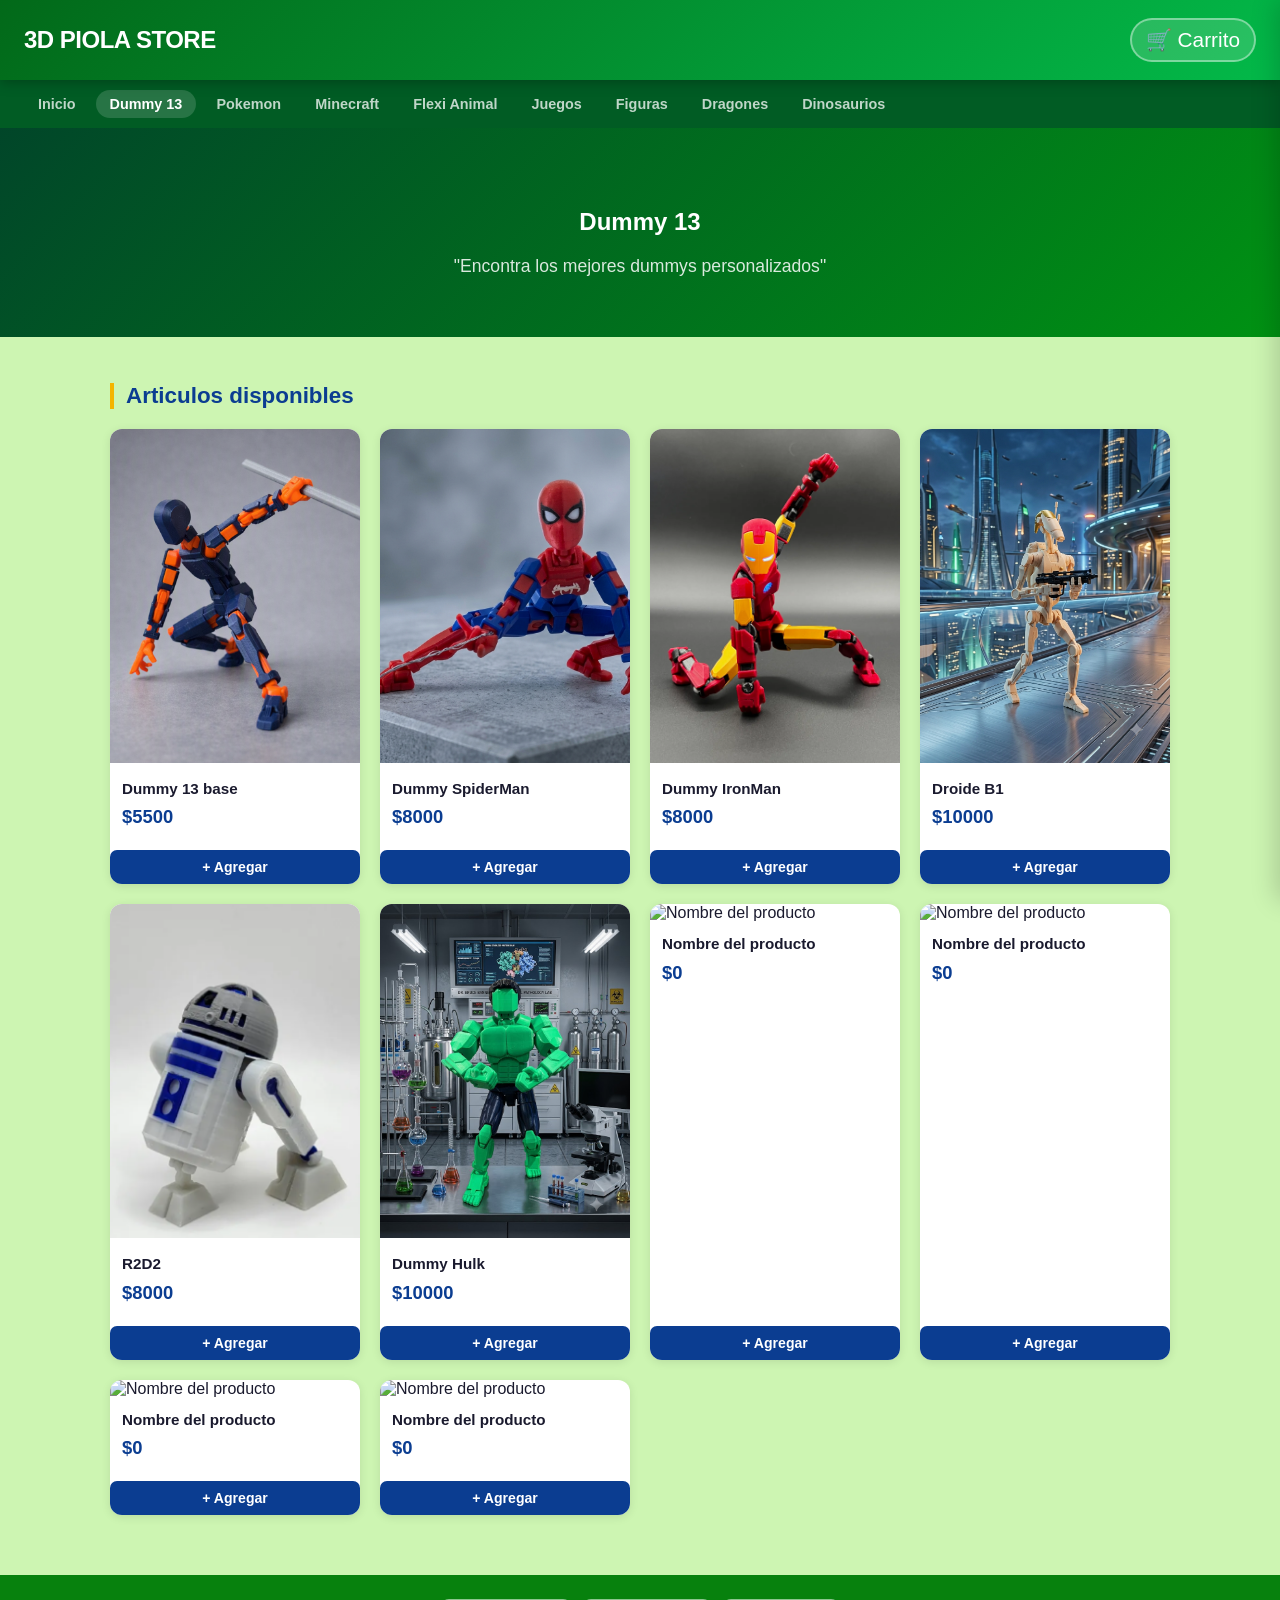
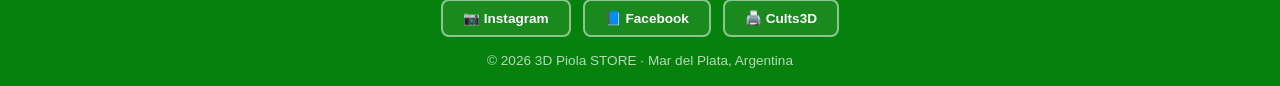
==== dummy13/index.html @ 114febc9 "hulk agregado" ====
<!DOCTYPE html>
<html lang="es">
<head>
<meta charset="UTF-8">
<meta name="viewport" content="width=device-width, initial-scale=1.0">
<title>Dummy 13 — 3D Piola STORE</title>
<link rel="stylesheet" href="../styles.css">
</head>
<body>

<header>
  <a class="brand" href="../index.html"><span>3D PIOLA STORE</span></a>
    <button id="cart-btn" onclick="toggleCart()">
    🛒 Carrito
    <span id="cart-count">0</span>
  </button>
</header>

<nav>
  <a href="../index.html">Inicio</a>
  <a href="../dummy13/index.html" class="active">Dummy 13</a>
  <a href="../pokemon/index.html">Pokemon</a>
  <a href="../minecraft/index.html">Minecraft</a>
  <a href="../flexianimal/index.html">Flexi Animal</a>
  <a href="../juegos/index.html">Juegos</a>
  <a href="../figuras/index.html">Figuras</a>
  <a href="../dragones/index.html">Dragones</a>
  <a href="../dinosaurios/index.html">Dinosaurios</a>
</nav>

<div id="cart-panel">
  <h2>🛒 Mi Carrito <button onclick="toggleCart()">✕</button></h2>
  <ul id="cart-items"></ul>
  <div class="cart-footer">
    <div class="cart-total-row"><span>Total</span><span>$<span id="cart-total">0</span></span></div>
    <button class="btn-wa" onclick="buildWhatsAppMsg()">💬 Pedir por WhatsApp</button>
    <button class="btn-clear" onclick="clearCart()">🗑 Vaciar carrito</button>
  </div>
</div>

<section class="hero">
  <h1>Dummy 13</h1>
  <p>"Encontra los mejores dummys personalizados"</p>
</section>

<div class="container">
  <h2>Articulos disponibles</h2>

  <!--
    ══════════════════════════════════════════════════════════════
    CÓMO CARGAR PRODUCTOS
    Duplicá uno de los bloques <div class="card">...</div> de abajo
    por cada producto y completá:
      - src de la imagen (img): el archivo debe estar en ESTA MISMA
        carpeta (junto a este index.html), ej: "foto1.jpg"
      - alt de la imagen
      - nombre en <h3>
      - precio en data-precio y en el texto $
      - los datos del onclick="verProducto(...)":
          verProducto('Nombre del producto', precio, 'archivo_imagen.jpg',
                       'Característica 1|Característica 2|Característica 3',
                       'CAT_SLUG', 'CAT_NOMBRE')
        (el nombre de archivo debe ser el MISMO que pusiste en src del img,
         y las características van separadas por "|")
      - los 3 parámetros de addCart('nombre', precio, 'archivo_imagen.jpg')
        (botón "+ Agregar" para sumarlo al carrito directo desde el listado)
    ══════════════════════════════════════════════════════════════
  -->
  <div class="products">

      <!--                DUMMY BASE                          -->

    <div class="card">
      <a class="card-link" onclick="verProducto('Dummy 13 base',5500,'dummy13clasico.jpg','Medida : 13cm|Material : Petg + Pla|','dummy13','Dummy 13')">
        <!-- Reemplazá el src de la imagen y completá nombre / precio -->
        <img src="dummy13clasico.jpg" alt="Dummy 13 base">
        <div class="card-body">
          <h3>Dummy 13 base</h3>
          <p class="price" data-precio="5500">$5500</p>
        </div>
      </a>
      <button class="add-btn" onclick="addCart('Dummy 13 base',5500,'dummy13clasico.jpg')">+ Agregar</button>
    </div>

      <!--                DUMMY SPIDERMAN                          -->
    <div class="card">
      <a class="card-link" onclick="verProducto('Dummy SpiderMan',8000,'dummySpiderMan.jpg','Medida : 13cm|Característica 2|Característica 3','dummy13','Dummy 13')">
        <!-- Reemplazá el src de la imagen y completá nombre / precio -->
        <img src="dummySpiderMan.jpg" alt="Dummy SpiderMan">
        <div class="card-body">
          <h3>Dummy SpiderMan</h3>
          <p class="price" data-precio="8000">$8000</p>
        </div>
      </a>
      <button class="add-btn" onclick="addCart('Dummy SpiderMan',8000,'dummySpiderMan.jpg')">+ Agregar</button>
    </div>

      <!--                DUMMY IRONMAN                          -->


    <div class="card">
      <a class="card-link" onclick="verProducto('Dummy IronMan',8000,'dummyIronMan.jpg','Medida : 13cm|Característica 2|Característica 3','dummy13','Dummy 13')">
        <!-- Reemplazá el src de la imagen y completá nombre / precio -->
        <img src="dummyIronMan.jpg" alt="Dummy IronMan">
        <div class="card-body">
          <h3>Dummy IronMan</h3>
          <p class="price" data-precio="8000">$8000</p>
        </div>
      </a>
      <button class="add-btn" onclick="addCart('Dummy IronMan',8000,'dummyIronMan.jpg')">+ Agregar</button>
    </div>

      <!--                DUMMY DROIDE B1                          -->

    <div class="card">
      <a class="card-link" onclick="verProducto('Droide B1',10000,'dummyDroideB1.jpg','Medida : 13cm|Característica 2|Característica 3','dummy13','Dummy 13')">
        <!-- Reemplazá el src de la imagen y completá nombre / precio -->
        <img src="dummyDroideB1.jpg" alt="Droide B1">
        <div class="card-body">
          <h3>Droide B1</h3>
          <p class="price" data-precio="10000">$10000</p>
        </div>
      </a>
      <button class="add-btn" onclick="addCart('Droide B1',10000,'dummyDroideB1.jpg')">+ Agregar</button>
    </div>


      <!--                DUMMY R2D2                          -->

      <div class="card">
          <a class="card-link" onclick="verProducto('R2D2',8000,'r2d2.jpg','Característica 1|Característica 2|Característica 3','dummy13','Dummy 13')">
              <!-- Reemplazá el src de la imagen y completá nombre / precio -->
              <img src="r2d2.jpg" alt="R2D2">
              <div class="card-body">
                  <h3>R2D2</h3>
                  <p class="price" data-precio="8000">$8000</p>
              </div>
          </a>
          <button class="add-btn" onclick="addCart('R2D2',8000,'r2d2.jpg')">+ Agregar</button>
      </div>

      <!--                DUMMY HULK                          -->

      <div class="card">
          <a class="card-link" onclick="verProducto('Dummy Hulk',10000,'hulk.jpg','Característica 1|Característica 2|Característica 3','dummy13','Dummy 13')">
              <!-- Reemplazá el src de la imagen y completá nombre / precio -->
              <img src="hulk.jpg" alt="Dummy Hulk">
              <div class="card-body">
                  <h3>Dummy Hulk</h3>
                  <p class="price" data-precio="10000">$10000</p>
              </div>
          </a>
          <button class="add-btn" onclick="addCart('Dummy Hulk',10000,'hulk.jpg')">+ Agregar</button>
      </div>

      <!--                DUMMY xxxxxxxxxxx                          -->
      <div class="card">
          <a class="card-link" onclick="verProducto('Nombre del producto',0,'','Característica 1|Característica 2|Característica 3','dummy13','Dummy 13')">
              <!-- Reemplazá el src de la imagen y completá nombre / precio -->
              <img src="" alt="Nombre del producto">
              <div class="card-body">
                  <h3>Nombre del producto</h3>
                  <p class="price" data-precio="0">$0</p>
              </div>
          </a>
          <button class="add-btn" onclick="addCart('Nombre del producto',0,'')">+ Agregar</button>
      </div>

      <div class="card">
          <a class="card-link" onclick="verProducto('Nombre del producto',0,'','Característica 1|Característica 2|Característica 3','dummy13','Dummy 13')">
              <!-- Reemplazá el src de la imagen y completá nombre / precio -->
              <img src="" alt="Nombre del producto">
              <div class="card-body">
                  <h3>Nombre del producto</h3>
                  <p class="price" data-precio="0">$0</p>
              </div>
          </a>
          <button class="add-btn" onclick="addCart('Nombre del producto',0,'')">+ Agregar</button>
      </div>

      <div class="card">
          <a class="card-link" onclick="verProducto('Nombre del producto',0,'','Característica 1|Característica 2|Característica 3','dummy13','Dummy 13')">
              <!-- Reemplazá el src de la imagen y completá nombre / precio -->
              <img src="" alt="Nombre del producto">
              <div class="card-body">
                  <h3>Nombre del producto</h3>
                  <p class="price" data-precio="0">$0</p>
              </div>
          </a>
          <button class="add-btn" onclick="addCart('Nombre del producto',0,'')">+ Agregar</button>
      </div>

      <div class="card">
          <a class="card-link" onclick="verProducto('Nombre del producto',0,'','Característica 1|Característica 2|Característica 3','dummy13','Dummy 13')">
              <!-- Reemplazá el src de la imagen y completá nombre / precio -->
              <img src="" alt="Nombre del producto">
              <div class="card-body">
                  <h3>Nombre del producto</h3>
                  <p class="price" data-precio="0">$0</p>
              </div>
          </a>
          <button class="add-btn" onclick="addCart('Nombre del producto',0,'')">+ Agregar</button>
      </div>

  </div>
</div>

<footer>
  <div class="social-links">
    <!-- Reemplazá cada href="#" por el link real de tu página/perfil -->
    <a class="btn-social" href="#" target="_blank" rel="noopener">📷 Instagram</a>
    <a class="btn-social" href="#" target="_blank" rel="noopener">📘 Facebook</a>
    <a class="btn-social" href="#" target="_blank" rel="noopener">🖨️ Cults3D</a>
  </div>
  <p class="footer-copy">© 2026 3D Piola STORE · Mar del Plata, Argentina</p>
</footer>
<script src="../cart.js"></script>
</body>
</html>
---- styles.css ----
/* ─── RESET & BASE ──────────────────────────────────────────────────────────── */
*, *::before, *::after { box-sizing: border-box; }

body {
  margin: 0;
  font-family: 'Segoe UI', Arial, sans-serif;
  background: #b3f18aa6;
  color: #1a1a2e;
}

/* ─── HEADER ────────────────────────────────────────────────────────────────── */
header {
  background: linear-gradient(135deg, #026919 0%, #03b949 100%);
  color: #fff;
  padding: 18px 24px;
  display: flex;
  align-items: center;
  justify-content: space-between;
  position: sticky;
  top: 0;
  z-index: 100;
  box-shadow: 0 3px 12px rgba(0,0,0,.25);
}

header .brand {
  
  display: flex;
  font-size: 1.5rem;
  font-weight: 800;
  letter-spacing: -.5px;
  text-decoration: none;
  color: #fff;
  align-items: center;
}

.brand {
  display: flex;
  align-items: center;
}

.logo {
  height: 100%;       /* ocupa la altura del header */
  max-height: 50px;   /* límite para que no se desborde */
  min-width: 600px;        /* mantiene proporción */
  margin-right: 0px;
  display: flex;
}

/* ─── CART BUTTON (header) ──────────────────────────────────────────────────── */
#cart-btn {
  position: relative;
  background: rgba(255,255,255,.15);
  border: 2px solid rgba(255,255,255,.4);
  color: #fff;
  font-size: 1.3rem;
  padding: 8px 14px;
  border-radius: 50px;
  cursor: pointer;
  transition: background .2s;
}
#cart-btn:hover { background: rgba(255,255,255,.25); }

#cart-count {
  position: absolute;
  top: -6px; right: -8px;
  background: #f4b400;
  color: #000;
  font-size: .7rem;
  font-weight: 800;
  width: 20px; height: 20px;
  border-radius: 50%;
  display: none;
  align-items: center;
  justify-content: center;
}

/* ─── NAV ───────────────────────────────────────────────────────────────────── */
nav {
  background: #015c24;
  padding: 10px 24px;
  display: flex;
  gap: 6px;
  flex-wrap: wrap;
}
nav a {
  color: rgba(255,255,255,.75);
  text-decoration: none;
  padding: 6px 14px;
  border-radius: 20px;
  font-size: .9rem;
  font-weight: 600;
  transition: background .15s, color .15s;
}
nav a:hover, nav a.active {
  background: rgba(255,255,255,.15);
  color: #fff;
}

/* ─── CART PANEL ────────────────────────────────────────────────────────────── */
#cart-panel {
  position: fixed;
  right: 0; top: 0;
  width: 320px;
  height: 100vh;
  background: #fff;
  box-shadow: -4px 0 24px rgba(0,0,0,.18);
  z-index: 200;
  display: flex;
  flex-direction: column;
  transform: translateX(100%);
  transition: transform .3s ease;
}
#cart-panel.open { transform: translateX(0); }

#cart-panel h2 {
  margin: 0;
  padding: 20px;
  background: #0b3d91;
  color: #fff;
  font-size: 1.1rem;
  display: flex;
  justify-content: space-between;
  align-items: center;
}
#cart-panel h2 button {
  background: none;
  border: none;
  color: #fff;
  font-size: 1.3rem;
  cursor: pointer;
  padding: 0;
  line-height: 1;
}

#cart-items {
  list-style: none;
  margin: 0;
  padding: 12px;
  flex: 1;
  overflow-y: auto;
}

#cart-items li {
  display: flex;
  align-items: center;
  gap: 8px;
  padding: 10px 0;
  border-bottom: 1px solid #eee;
  font-size: .88rem;
}
#cart-items .item-name { flex: 1; font-weight: 600; color: #0b3d91; }
#cart-items .item-detail { color: #555; white-space: nowrap; }
#cart-items .remove-btn {
  background: none; border: none;
  color: #c0392b; cursor: pointer;
  font-size: .85rem; padding: 2px 6px;
  border-radius: 4px;
}
#cart-items .remove-btn:hover { background: #fdecea; }
#cart-items .empty-msg { color: #999; text-align: center; padding: 24px 0; width: 100%; }

.cart-footer {
  padding: 16px;
  border-top: 2px solid #eee;
}
.cart-total-row {
  display: flex;
  justify-content: space-between;
  font-weight: 700;
  font-size: 1.05rem;
  margin-bottom: 12px;
}
.cart-total-row span:last-child { color: #0b3d91; }

.cart-footer .btn-wa {
  display: block;
  width: 100%;
  background: #25D366;
  color: #fff;
  border: none;
  padding: 12px;
  border-radius: 8px;
  font-size: .95rem;
  font-weight: 700;
  cursor: pointer;
  margin-bottom: 8px;
  text-align: center;
}
.cart-footer .btn-wa:hover { background: #1da851; }

.cart-footer .btn-clear {
  display: block;
  width: 100%;
  background: none;
  color: #c0392b;
  border: 2px solid #c0392b;
  padding: 10px;
  border-radius: 8px;
  font-size: .88rem;
  font-weight: 700;
  cursor: pointer;
}
.cart-footer .btn-clear:hover { background: #fdecea; }

.hero {
  background: linear-gradient(135deg, #014629, #009213);
  color: #fff;
  text-align: center;
  padding: 60px 24px;
}

.hero p {
  font-size: 1.1rem;
  opacity: .85;
  margin: 0;
}

.logo {
  min-width: 200px;
  max-width: 100%;
  min-height: 200px ;
  max-height: 100%;   /* ocupa todo el ancho disponible */
  height: auto;      /* mantiene proporción */
  margin: 0 auto 20px;
  display: flex; 
  width: auto;   /* centra la imagen */
}

@media (max-width: 768px) {
  .logo {
    max-width: 200px;
  }
}

@media (max-width: 480px) {
  .logo {
    max-width: 150px;
  }
}

/* ─── MAIN CONTAINER ────────────────────────────────────────────────────────── */
.container {
  max-width: 1100px;
  margin: 0 auto;
  padding: 28px 20px 60px;
}
.container h2 {
  font-size: 1.4rem;
  color: #0b3d91;
  margin-bottom: 20px;
  border-left: 4px solid #f4b400;
  padding-left: 12px;
}

/* ─── PRODUCT GRID ──────────────────────────────────────────────────────────── */
.products {
  display: grid;
  grid-template-columns: repeat(auto-fill, minmax(200px, 1fr));
  gap: 20px;
}

.card {
  background: #fff;
  border-radius: 12px;
  overflow: hidden;
  box-shadow: 0 2px 10px rgba(0,0,0,.1);
  display: flex;
  flex-direction: column;
  transition: transform .2s, box-shadow .2s;
}
.card:hover { transform: translateY(-4px); box-shadow: 0 8px 24px rgba(0,0,0,.14); }

.card img {
  width: 100%;
  aspect-ratio: 3/4;
  object-fit: cover;
}
.card-body {
  padding: 12px;
  flex: 1;
  display: flex;
  flex-direction: column;
}
.card-body h3 {
  margin: 0 0 8px;
  font-size: .95rem;
  color: #1a1a2e;
  line-height: 1.3;
}
.price {
  font-size: 1.15rem;
  font-weight: 800;
  color: #0b3d91;
  margin: 0 0 10px;
}
.add-btn {
  margin-top: auto;
  background: #0b3d91;
  color: #fff;
  border: none;
  padding: 9px;
  border-radius: 7px;
  cursor: pointer;
  font-weight: 700;
  font-size: .88rem;
  transition: background .15s;
}
.add-btn:hover { background: #1d5ed8; }
.add-btn:active { transform: scale(.97); }

/* ─── TEAM GRID (index) ─────────────────────────────────────────────────────── */
.teams {
  display: grid;
  grid-template-columns: repeat(auto-fill, minmax(220px, 1fr));
  gap: 20px;
}
.team-card {
  background: #fff;
  border-radius: 12px;
  overflow: hidden;
  box-shadow: 0 2px 10px rgba(0,0,0,.1);
  text-align: center;
  transition: transform .2s;
}
.team-card:hover { transform: translateY(-4px); }
.team-card img { width: 100%; aspect-ratio: 1; object-fit: cover; }
.team-card-body { padding: 14px; }
.team-card-body h3 { margin: 0 0 6px; color: #0b3d91; font-size: 1rem; }
.team-card-body p  { margin: 0 0 12px; font-size: .85rem; color: #666; }
.btn-team {
  display: inline-block;
  background: #f4b400;
  color: #fff;
  padding: 9px 18px;
  border-radius: 8px;
  text-decoration: none;
  font-weight: 700;
  font-size: .88rem;
  transition: opacity .15s;
}
.btn-team:hover { opacity: .88; }

/* ─── LINKS CLICKEABLES EN CARDS ─────────────────────────────────────────────── */
.card-link-img {
  display: block;
  line-height: 0;
}
.card-link {
  display: block;
  color: inherit;
  text-decoration: none;
  cursor: pointer;
}
.card-link:hover h3 { color: #0b3d91; }

/* ─── PÁGINA DE DETALLE DE PRODUCTO ─────────────────────────────────────────── */
.product-detail {
  display: grid;
  grid-template-columns: minmax(260px, 420px) 1fr;
  gap: 32px;
  background: #fff;
  border-radius: 12px;
  box-shadow: 0 2px 10px rgba(0,0,0,.1);
  padding: 24px;
}
.product-detail-img img {
  width: 100%;
  border-radius: 10px;
  object-fit: cover;
  aspect-ratio: 1;
  background: #f2f2f2;
}
.product-detail-info h2 {
  margin: 0 0 10px;
  color: #0b3d91;
  font-size: 1.6rem;
}
.product-detail-info .price {
  font-size: 1.5rem;
}
.product-detail-info h4 {
  margin: 0 0 8px;
  color: #1a1a2e;
  font-size: 1rem;
}
.feature-list {
  list-style: none;
  margin: 0 0 22px;
  padding: 0;
}
.feature-list li {
  padding: 8px 0 8px 26px;
  border-bottom: 1px solid #eee;
  position: relative;
  color: #444;
  font-size: .92rem;
}
.feature-list li::before {
  content: '✔';
  position: absolute;
  left: 0;
  color: #03b949;
  font-weight: 700;
}
.product-detail-info .add-btn {
  width: 100%;
  padding: 14px;
  font-size: 1rem;
}
.volver-bar {
  max-width: 1100px;
  margin: 0 auto;
  padding: 18px 20px 0;
  text-align: right;
}
.btn-volver {
  display: inline-block;
  background: #fff;
  color: #0b3d91;
  border: 2px solid #0b3d91;
  padding: 9px 20px;
  border-radius: 8px;
  text-decoration: none;
  font-weight: 700;
  font-size: .9rem;
  transition: background .15s, color .15s;
}
.btn-volver:hover { background: #0b3d91; color: #fff; }

@media (max-width: 480px) {
  .volver-bar { text-align: center; }
}

@media (max-width: 700px) {
  .product-detail { grid-template-columns: 1fr; }
}

/* ─── TOAST ─────────────────────────────────────────────────────────────────── */
#toast {
  position: fixed;
  bottom: 80px; left: 50%;
  transform: translateX(-50%) translateY(20px);
  background: #0b3d91;
  color: #fff;
  padding: 10px 22px;
  border-radius: 50px;
  font-size: .88rem;
  font-weight: 600;
  opacity: 0;
  pointer-events: none;
  transition: opacity .25s, transform .25s;
  z-index: 999;
}
#toast.show { opacity: 1; transform: translateX(-50%) translateY(0); }

/* ─── FOOTER ────────────────────────────────────────────────────────────────── */
footer {
  background: #07810d;
  color: rgba(255,255,255,.7);
  text-align: center;
  padding: 24px 18px 18px;
  font-size: .85rem;
}

.social-links {
  display: flex;
  justify-content: center;
  flex-wrap: wrap;
  gap: 12px;
  margin-bottom: 16px;
}
.btn-social {
  display: inline-block;
  background: rgba(255,255,255,.08);
  color: #fff;
  border: 2px solid rgba(255,255,255,.5);
  padding: 9px 20px;
  border-radius: 8px;
  text-decoration: none;
  font-weight: 700;
  font-size: .85rem;
  transition: background .15s, border-color .15s;
}
.btn-social:hover {
  background: rgba(255,255,255,.2);
  border-color: #fff;
}

.footer-copy { margin: 0; }

/* ─── RESPONSIVE ────────────────────────────────────────────────────────────── */
@media (max-width: 480px) {
  .hero h1 { font-size: 1.7rem; }
  #cart-panel { width: 100vw; }
}
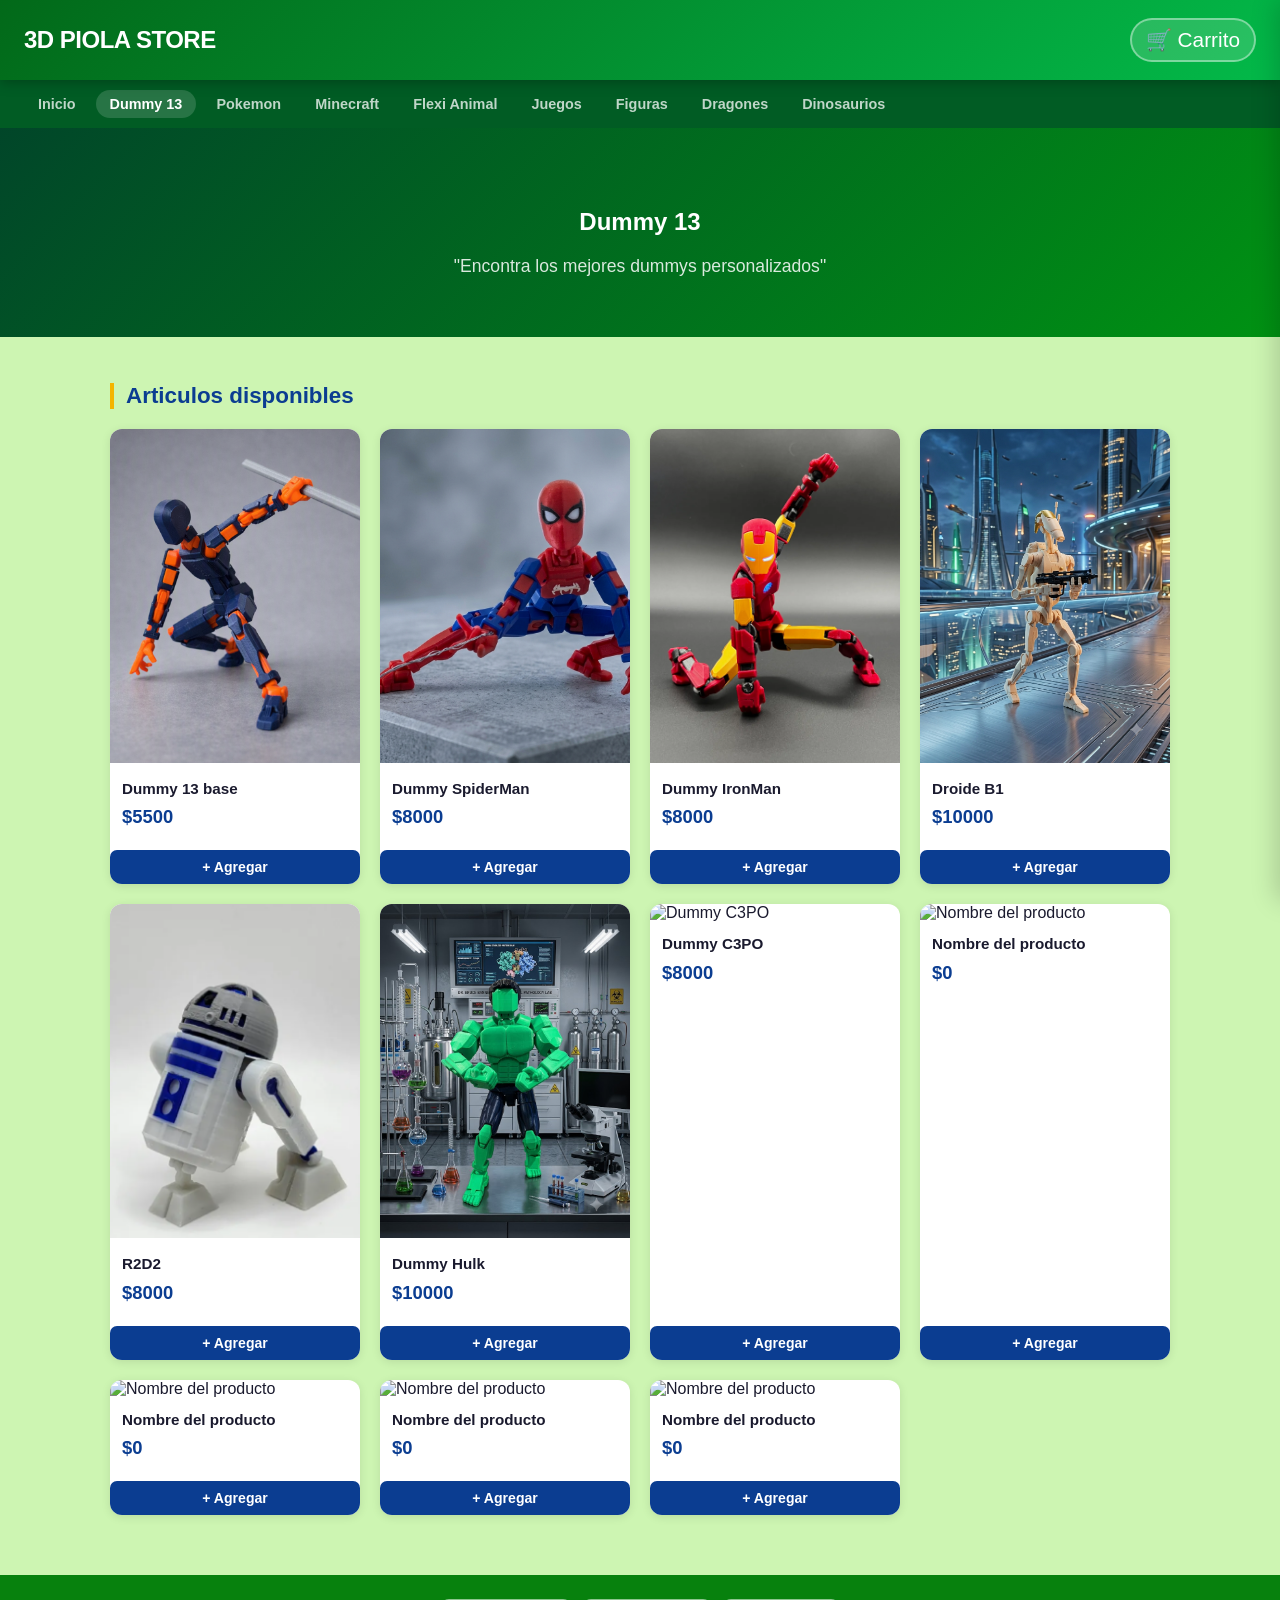
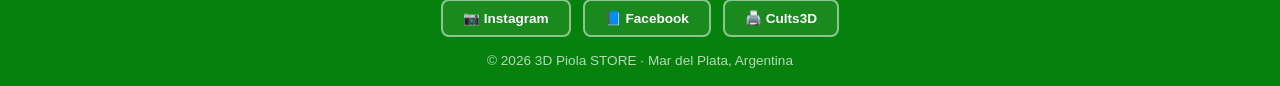
==== commit bb2acf95: "ordenamiento de codigo separe por comentarios cada cuadro para que sea de rapida lecutura" ====
--- a/dummy13/index.html
+++ b/dummy13/index.html
@@ -153,42 +153,61 @@
           <button class="add-btn" onclick="addCart('Dummy Hulk',10000,'hulk.jpg')">+ Agregar</button>
       </div>
 
-      <!--                DUMMY xxxxxxxxxxx                          -->
-      <div class="card">
-          <a class="card-link" onclick="verProducto('Nombre del producto',0,'','Característica 1|Característica 2|Característica 3','dummy13','Dummy 13')">
-              <!-- Reemplazá el src de la imagen y completá nombre / precio -->
-              <img src="" alt="Nombre del producto">
-              <div class="card-body">
-                  <h3>Nombre del producto</h3>
-                  <p class="price" data-precio="0">$0</p>
-              </div>
-          </a>
-          <button class="add-btn" onclick="addCart('Nombre del producto',0,'')">+ Agregar</button>
-      </div>
-
-      <div class="card">
-          <a class="card-link" onclick="verProducto('Nombre del producto',0,'','Característica 1|Característica 2|Característica 3','dummy13','Dummy 13')">
-              <!-- Reemplazá el src de la imagen y completá nombre / precio -->
-              <img src="" alt="Nombre del producto">
-              <div class="card-body">
-                  <h3>Nombre del producto</h3>
-                  <p class="price" data-precio="0">$0</p>
-              </div>
-          </a>
-          <button class="add-btn" onclick="addCart('Nombre del producto',0,'')">+ Agregar</button>
-      </div>
-
-      <div class="card">
-          <a class="card-link" onclick="verProducto('Nombre del producto',0,'','Característica 1|Característica 2|Característica 3','dummy13','Dummy 13')">
-              <!-- Reemplazá el src de la imagen y completá nombre / precio -->
-              <img src="" alt="Nombre del producto">
-              <div class="card-body">
-                  <h3>Nombre del producto</h3>
-                  <p class="price" data-precio="0">$0</p>
-              </div>
-          </a>
-          <button class="add-btn" onclick="addCart('Nombre del producto',0,'')">+ Agregar</button>
-      </div>
+      <!--                DUMMY C3PO                         -->
+      <div class="card">
+          <a class="card-link" onclick="verProducto('Dummy C3PO',8000,'c3po.jpg','Característica 1|Característica 2|Característica 3','dummy13','Dummy 13')">
+              <!-- Reemplazá el src de la imagen y completá nombre / precio -->
+              <img src="c3po.jpg" alt="Dummy C3PO">
+              <div class="card-body">
+                  <h3>Dummy C3PO</h3>
+                  <p class="price" data-precio="8000">$8000</p>
+              </div>
+          </a>
+          <button class="add-btn" onclick="addCart('Dummy C3PO',8000,'c3po.jpg')">+ Agregar</button>
+      </div>
+
+      <!--                DUMMY xxxxxxx                         -->
+      <div class="card">
+          <a class="card-link" onclick="verProducto('Nombre del producto',0,'','Característica 1|Característica 2|Característica 3','dummy13','Dummy 13')">
+              <!-- Reemplazá el src de la imagen y completá nombre / precio -->
+              <img src="" alt="Nombre del producto">
+              <div class="card-body">
+                  <h3>Nombre del producto</h3>
+                  <p class="price" data-precio="0">$0</p>
+              </div>
+          </a>
+          <button class="add-btn" onclick="addCart('Nombre del producto',0,'')">+ Agregar</button>
+      </div>
+
+      <!--                DUMMY xxxx                       -->
+
+      <div class="card">
+          <a class="card-link" onclick="verProducto('Nombre del producto',0,'','Característica 1|Característica 2|Característica 3','dummy13','Dummy 13')">
+              <!-- Reemplazá el src de la imagen y completá nombre / precio -->
+              <img src="" alt="Nombre del producto">
+              <div class="card-body">
+                  <h3>Nombre del producto</h3>
+                  <p class="price" data-precio="0">$0</p>
+              </div>
+          </a>
+          <button class="add-btn" onclick="addCart('Nombre del producto',0,'')">+ Agregar</button>
+      </div>
+
+      <!--                DUMMY xxxx                       -->
+
+      <div class="card">
+          <a class="card-link" onclick="verProducto('Nombre del producto',0,'','Característica 1|Característica 2|Característica 3','dummy13','Dummy 13')">
+              <!-- Reemplazá el src de la imagen y completá nombre / precio -->
+              <img src="" alt="Nombre del producto">
+              <div class="card-body">
+                  <h3>Nombre del producto</h3>
+                  <p class="price" data-precio="0">$0</p>
+              </div>
+          </a>
+          <button class="add-btn" onclick="addCart('Nombre del producto',0,'')">+ Agregar</button>
+      </div>
+
+      <!--                DUMMY xxxx                       -->
 
       <div class="card">
           <a class="card-link" onclick="verProducto('Nombre del producto',0,'','Característica 1|Característica 2|Característica 3','dummy13','Dummy 13')">
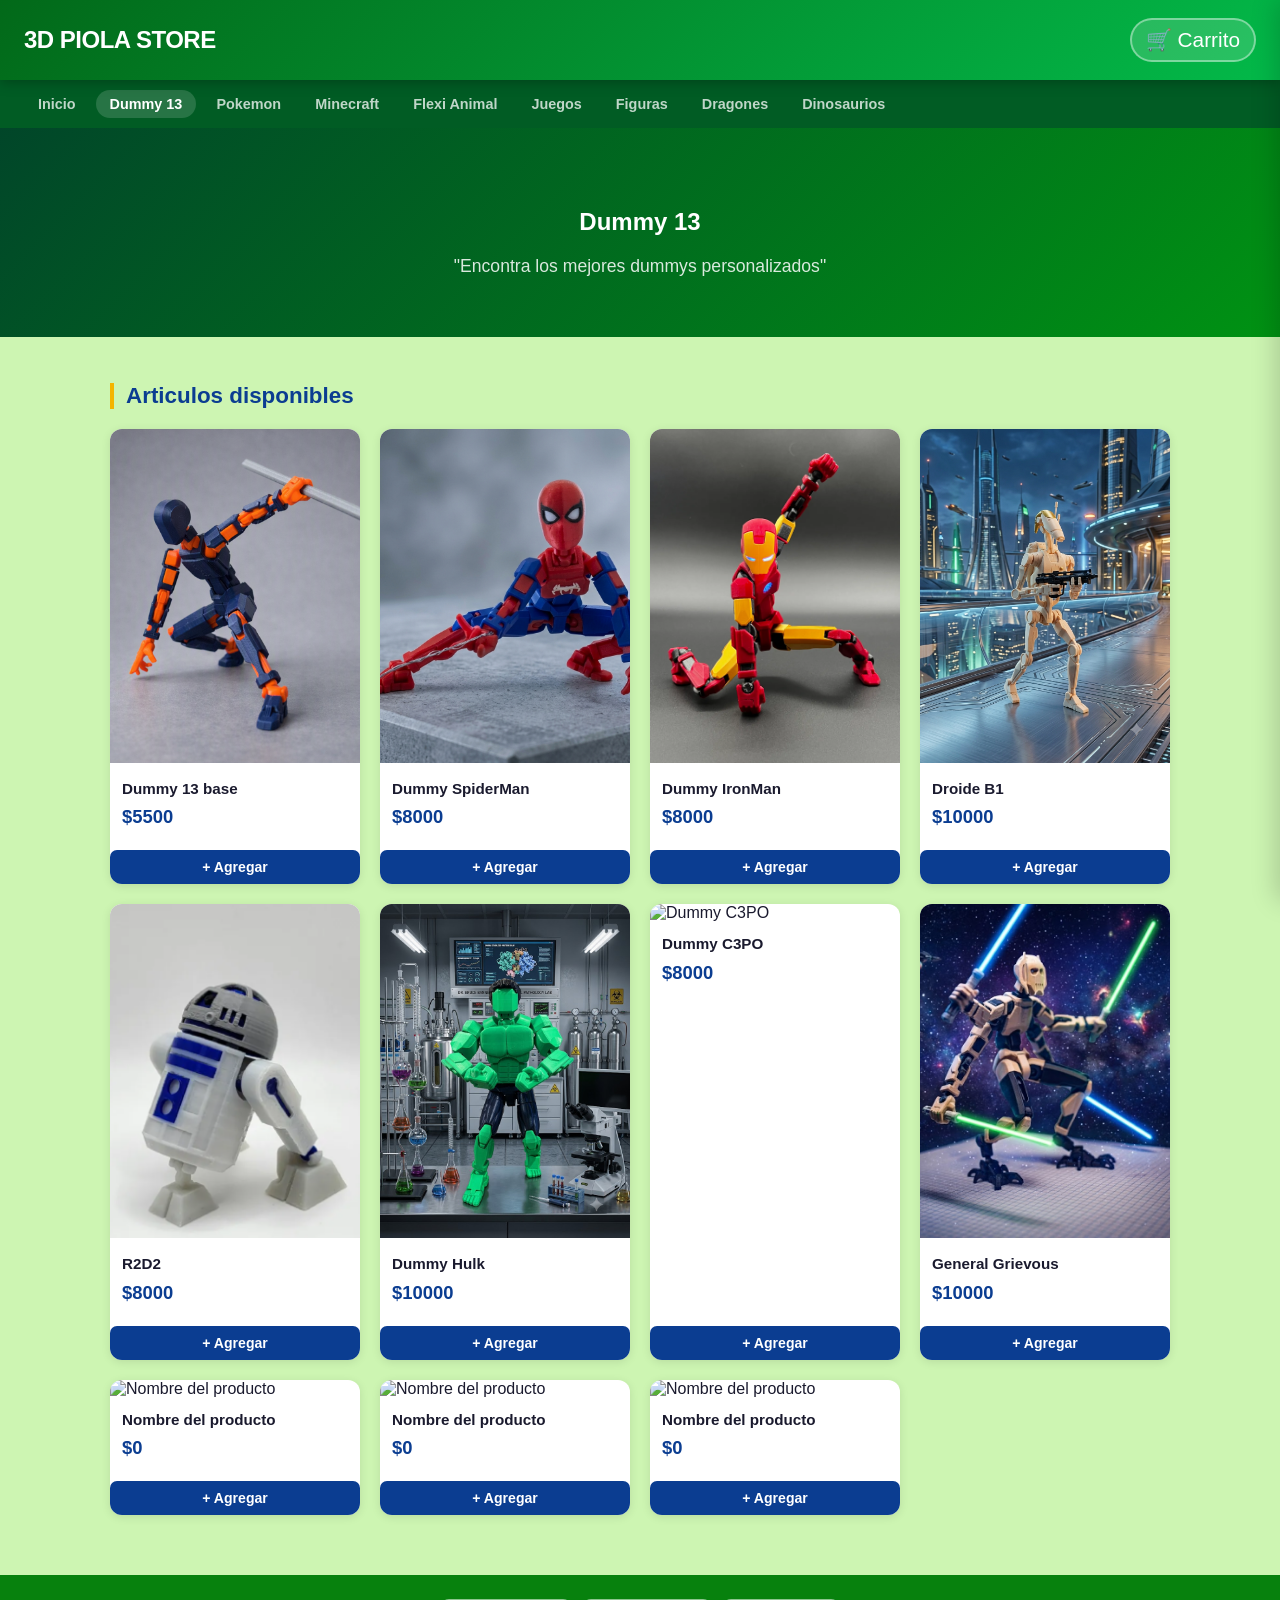
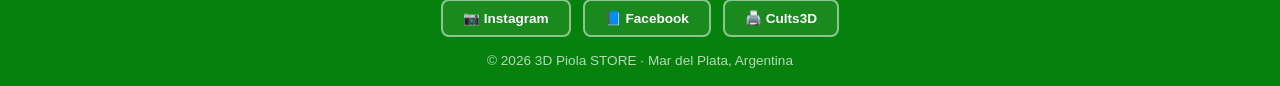
==== commit b6df6d84: "Grievous" ====
--- a/dummy13/index.html
+++ b/dummy13/index.html
@@ -166,17 +166,17 @@
           <button class="add-btn" onclick="addCart('Dummy C3PO',8000,'c3po.jpg')">+ Agregar</button>
       </div>
 
-      <!--                DUMMY xxxxxxx                         -->
-      <div class="card">
-          <a class="card-link" onclick="verProducto('Nombre del producto',0,'','Característica 1|Característica 2|Característica 3','dummy13','Dummy 13')">
-              <!-- Reemplazá el src de la imagen y completá nombre / precio -->
-              <img src="" alt="Nombre del producto">
-              <div class="card-body">
-                  <h3>Nombre del producto</h3>
-                  <p class="price" data-precio="0">$0</p>
-              </div>
-          </a>
-          <button class="add-btn" onclick="addCart('Nombre del producto',0,'')">+ Agregar</button>
+      <!--                DUMMY Grevoir                         -->
+      <div class="card">
+          <a class="card-link" onclick="verProducto('General Grievous',10000,'GeneralGrievous.jpg','Característica 1|Característica 2|Característica 3','dummy13','Dummy 13')">
+              <!-- Reemplazá el src de la imagen y completá nombre / precio -->
+              <img src="GeneralGrievous.jpg" alt="General Grievous">
+              <div class="card-body">
+                  <h3>General Grievous</h3>
+                  <p class="price" data-precio="10000">$10000</p>
+              </div>
+          </a>
+          <button class="add-btn" onclick="addCart('General Grievous',10000,'GeneralGrievous.jpg')">+ Agregar</button>
       </div>
 
       <!--                DUMMY xxxx                       -->
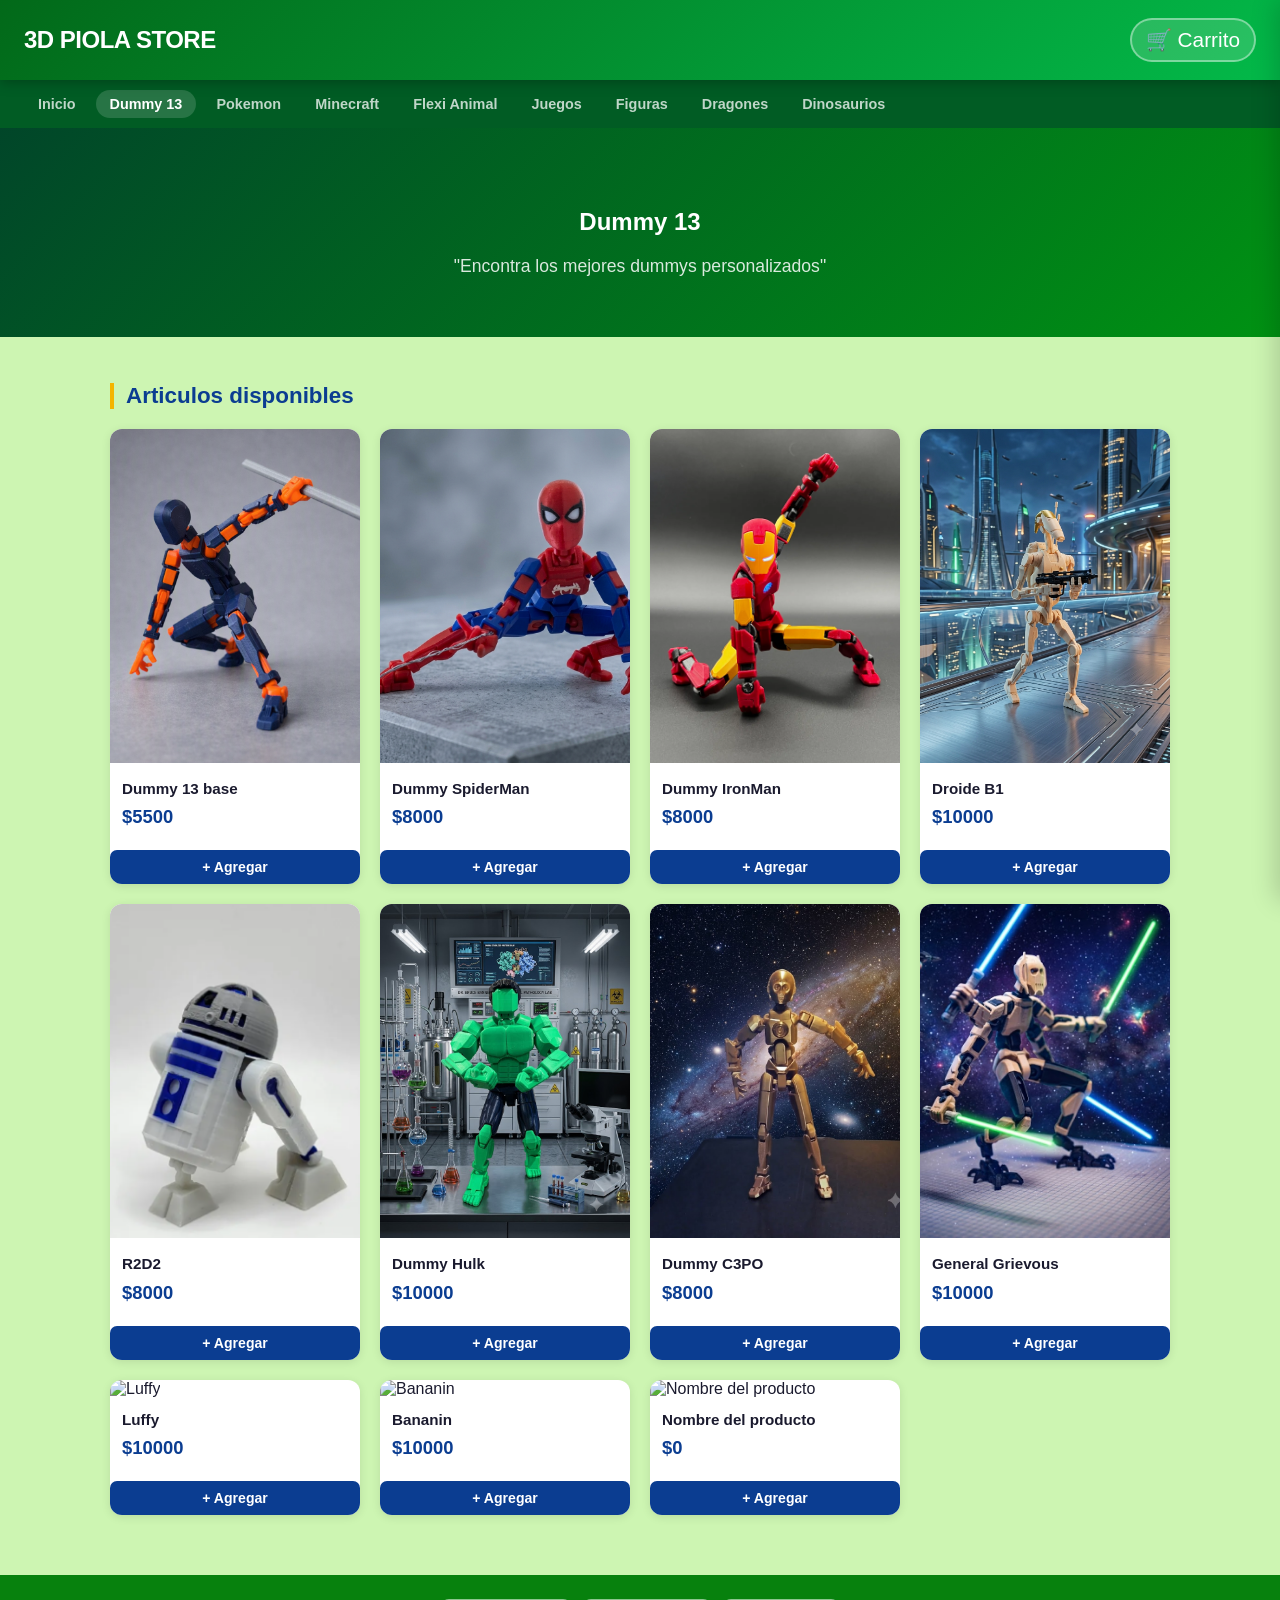
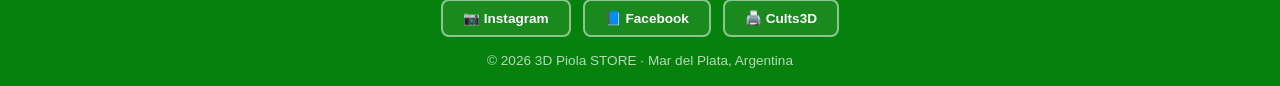
==== commit 88c63277: "c3po" ====
--- a/dummy13/index.html
+++ b/dummy13/index.html
@@ -179,32 +179,32 @@
           <button class="add-btn" onclick="addCart('General Grievous',10000,'GeneralGrievous.jpg')">+ Agregar</button>
       </div>
 
-      <!--                DUMMY xxxx                       -->
-
-      <div class="card">
-          <a class="card-link" onclick="verProducto('Nombre del producto',0,'','Característica 1|Característica 2|Característica 3','dummy13','Dummy 13')">
-              <!-- Reemplazá el src de la imagen y completá nombre / precio -->
-              <img src="" alt="Nombre del producto">
-              <div class="card-body">
-                  <h3>Nombre del producto</h3>
-                  <p class="price" data-precio="0">$0</p>
-              </div>
-          </a>
-          <button class="add-btn" onclick="addCart('Nombre del producto',0,'')">+ Agregar</button>
-      </div>
-
-      <!--                DUMMY xxxx                       -->
-
-      <div class="card">
-          <a class="card-link" onclick="verProducto('Nombre del producto',0,'','Característica 1|Característica 2|Característica 3','dummy13','Dummy 13')">
-              <!-- Reemplazá el src de la imagen y completá nombre / precio -->
-              <img src="" alt="Nombre del producto">
-              <div class="card-body">
-                  <h3>Nombre del producto</h3>
-                  <p class="price" data-precio="0">$0</p>
-              </div>
-          </a>
-          <button class="add-btn" onclick="addCart('Nombre del producto',0,'')">+ Agregar</button>
+      <!--                DUMMY Luffy                      -->
+
+      <div class="card">
+          <a class="card-link" onclick="verProducto('Luffy',10000,'','Característica 1|Característica 2|Característica 3','dummy13','Dummy 13')">
+              <!-- Reemplazá el src de la imagen y completá nombre / precio -->
+              <img src="" alt="Luffy">
+              <div class="card-body">
+                  <h3>Luffy</h3>
+                  <p class="price" data-precio="10000">$10000</p>
+              </div>
+          </a>
+          <button class="add-btn" onclick="addCart('Luffy',10000,'')">+ Agregar</button>
+      </div>
+
+      <!--                DUMMY Bananin                       -->
+
+      <div class="card">
+          <a class="card-link" onclick="verProducto('Bananin',10000,'','Característica 1|Característica 2|Característica 3','dummy13','Dummy 13')">
+              <!-- Reemplazá el src de la imagen y completá nombre / precio -->
+              <img src="" alt="Bananin">
+              <div class="card-body">
+                  <h3>Bananin</h3>
+                  <p class="price" data-precio="10000">$10000</p>
+              </div>
+          </a>
+          <button class="add-btn" onclick="addCart('Bananin',10000,'')">+ Agregar</button>
       </div>
 
       <!--                DUMMY xxxx                       -->
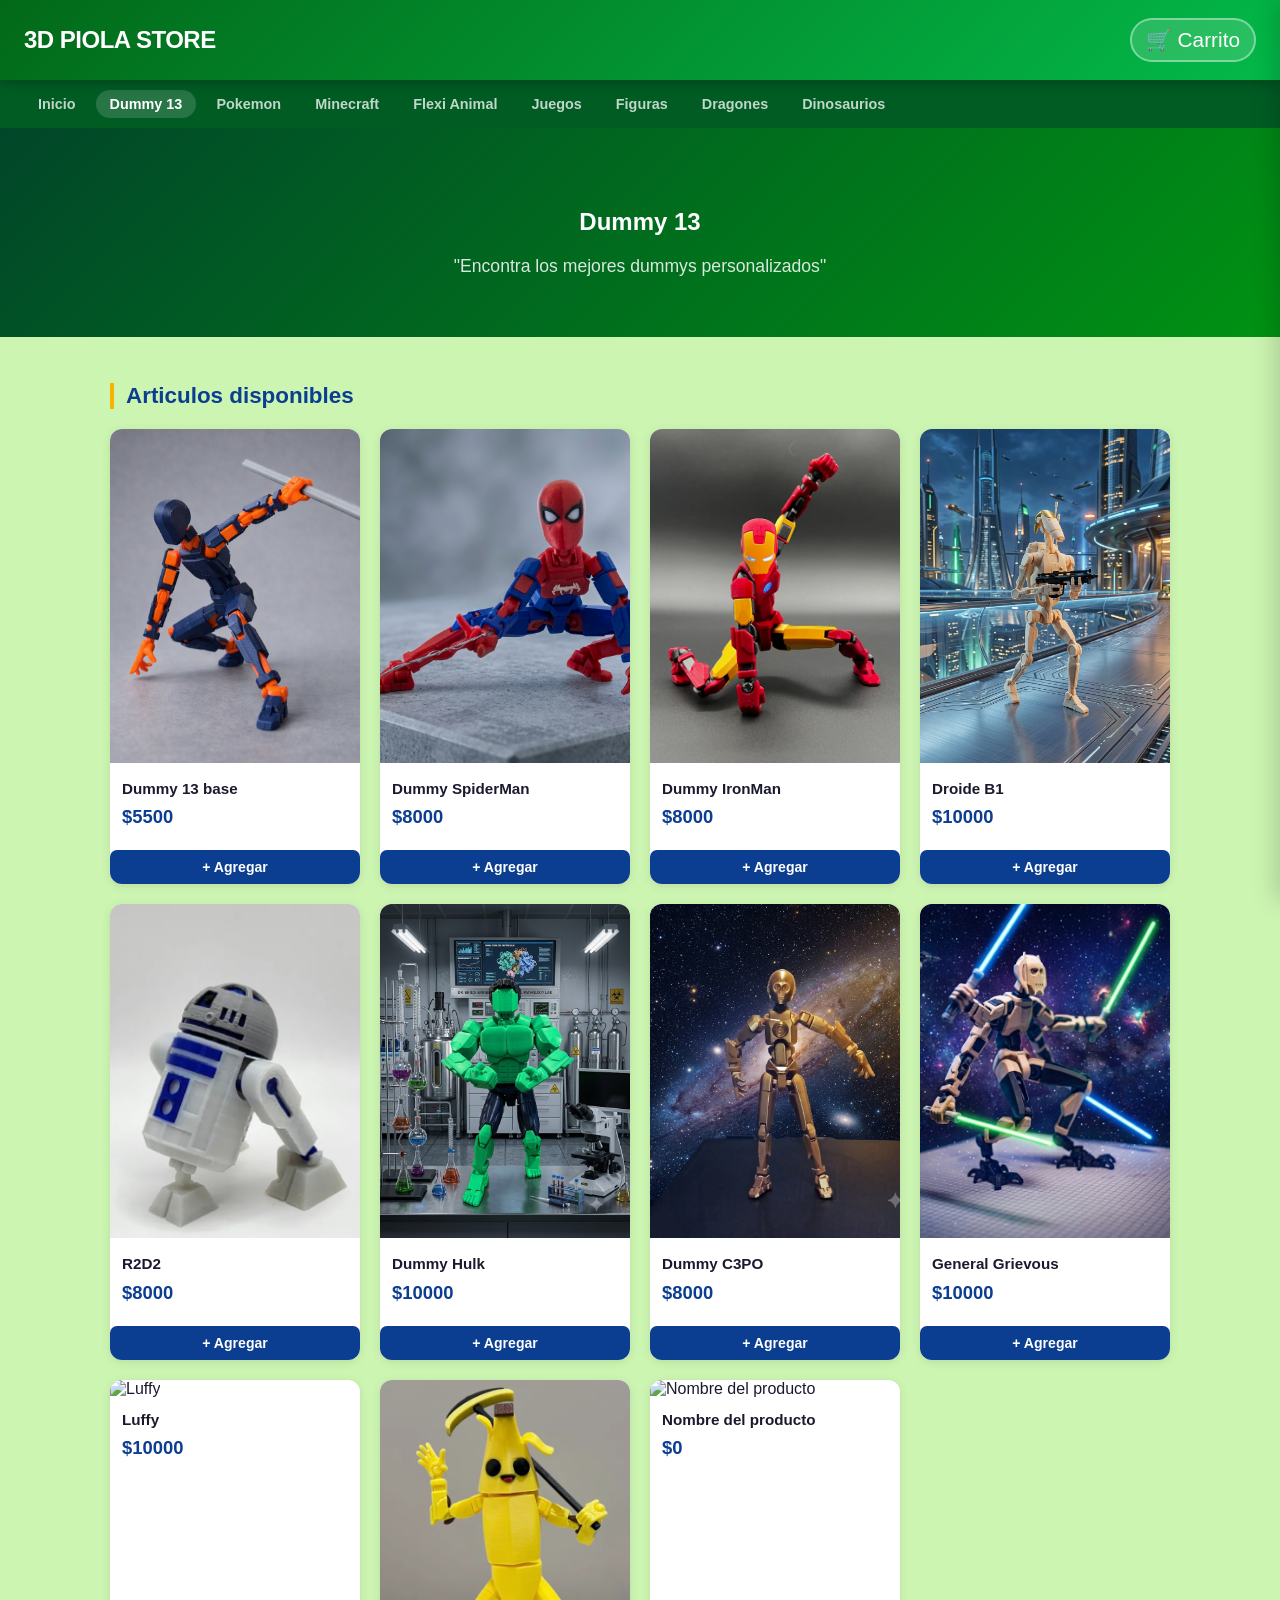
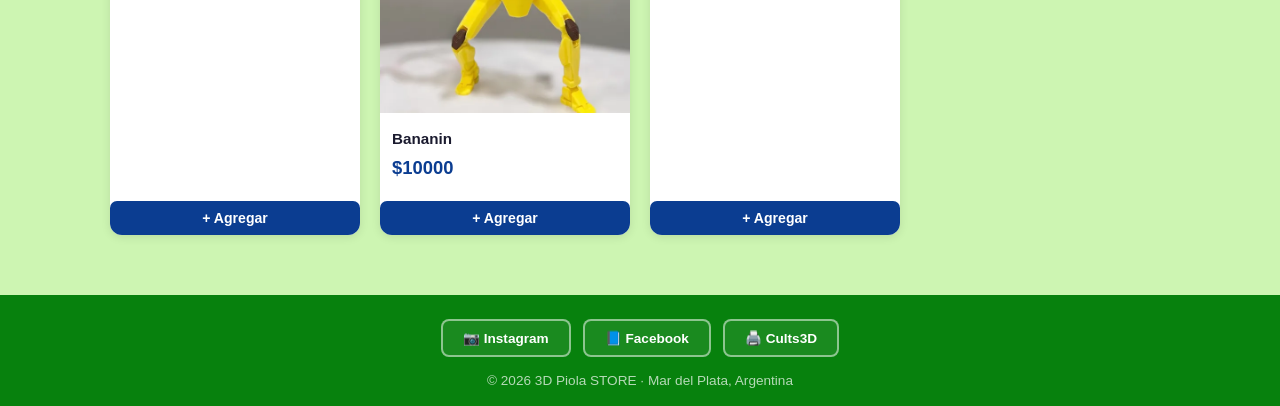
==== commit facd3c75: "Bananin" ====
--- a/dummy13/index.html
+++ b/dummy13/index.html
@@ -196,15 +196,15 @@
       <!--                DUMMY Bananin                       -->
 
       <div class="card">
-          <a class="card-link" onclick="verProducto('Bananin',10000,'','Característica 1|Característica 2|Característica 3','dummy13','Dummy 13')">
-              <!-- Reemplazá el src de la imagen y completá nombre / precio -->
-              <img src="" alt="Bananin">
+          <a class="card-link" onclick="verProducto('Bananin',10000,'bananin.jpg','Característica 1|Característica 2|Característica 3','dummy13','Dummy 13')">
+              <!-- Reemplazá el src de la imagen y completá nombre / precio -->
+              <img src="bananin.jpg" alt="Bananin">
               <div class="card-body">
                   <h3>Bananin</h3>
                   <p class="price" data-precio="10000">$10000</p>
               </div>
           </a>
-          <button class="add-btn" onclick="addCart('Bananin',10000,'')">+ Agregar</button>
+          <button class="add-btn" onclick="addCart('Bananin',10000,'bananin.jpg')">+ Agregar</button>
       </div>
 
       <!--                DUMMY xxxx                       -->
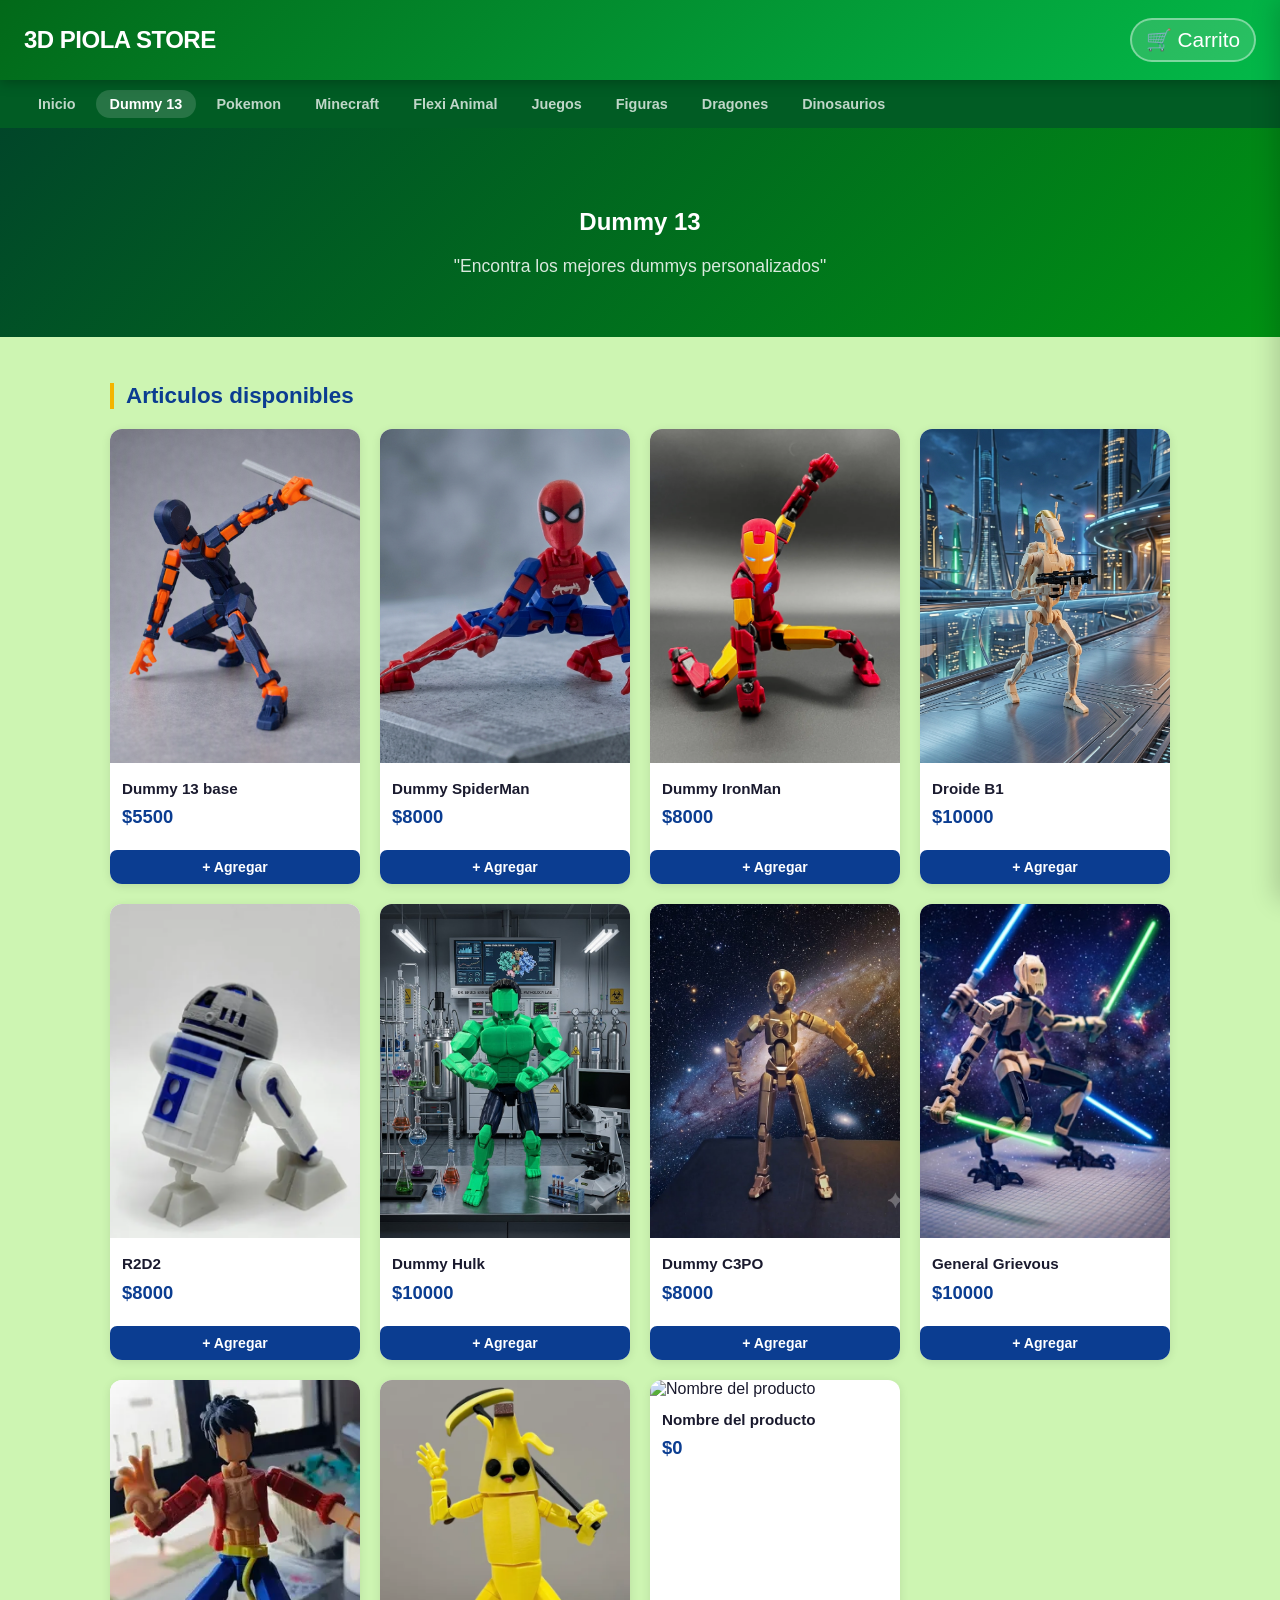
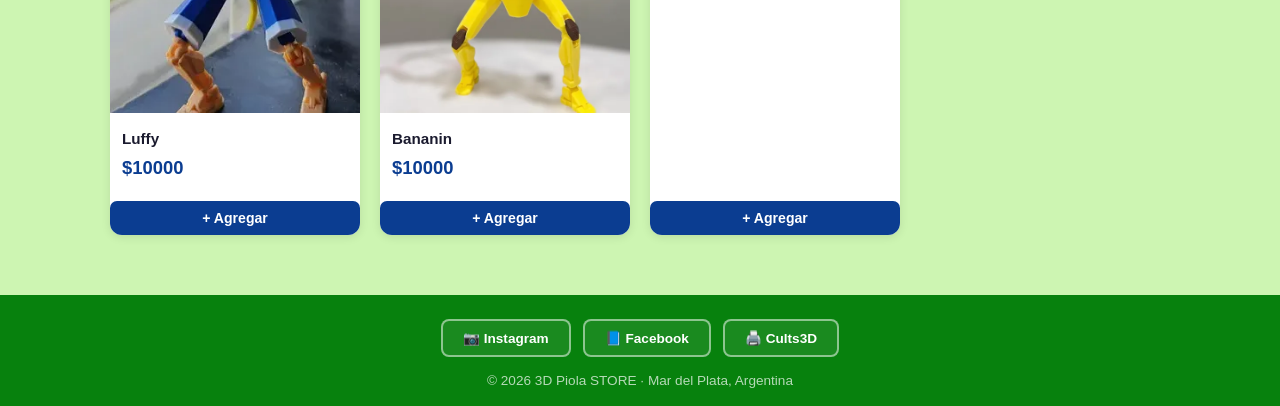
==== commit e4700565: "luffy" ====
--- a/dummy13/index.html
+++ b/dummy13/index.html
@@ -182,15 +182,15 @@
       <!--                DUMMY Luffy                      -->
 
       <div class="card">
-          <a class="card-link" onclick="verProducto('Luffy',10000,'','Característica 1|Característica 2|Característica 3','dummy13','Dummy 13')">
-              <!-- Reemplazá el src de la imagen y completá nombre / precio -->
-              <img src="" alt="Luffy">
+          <a class="card-link" onclick="verProducto('Luffy',10000,'luffy.jpg','Característica 1|Característica 2|Característica 3','dummy13','Dummy 13')">
+              <!-- Reemplazá el src de la imagen y completá nombre / precio -->
+              <img src="luffy.jpg" alt="Luffy">
               <div class="card-body">
                   <h3>Luffy</h3>
                   <p class="price" data-precio="10000">$10000</p>
               </div>
           </a>
-          <button class="add-btn" onclick="addCart('Luffy',10000,'')">+ Agregar</button>
+          <button class="add-btn" onclick="addCart('Luffy',10000,'luffy.jpg')">+ Agregar</button>
       </div>
 
       <!--                DUMMY Bananin                       -->
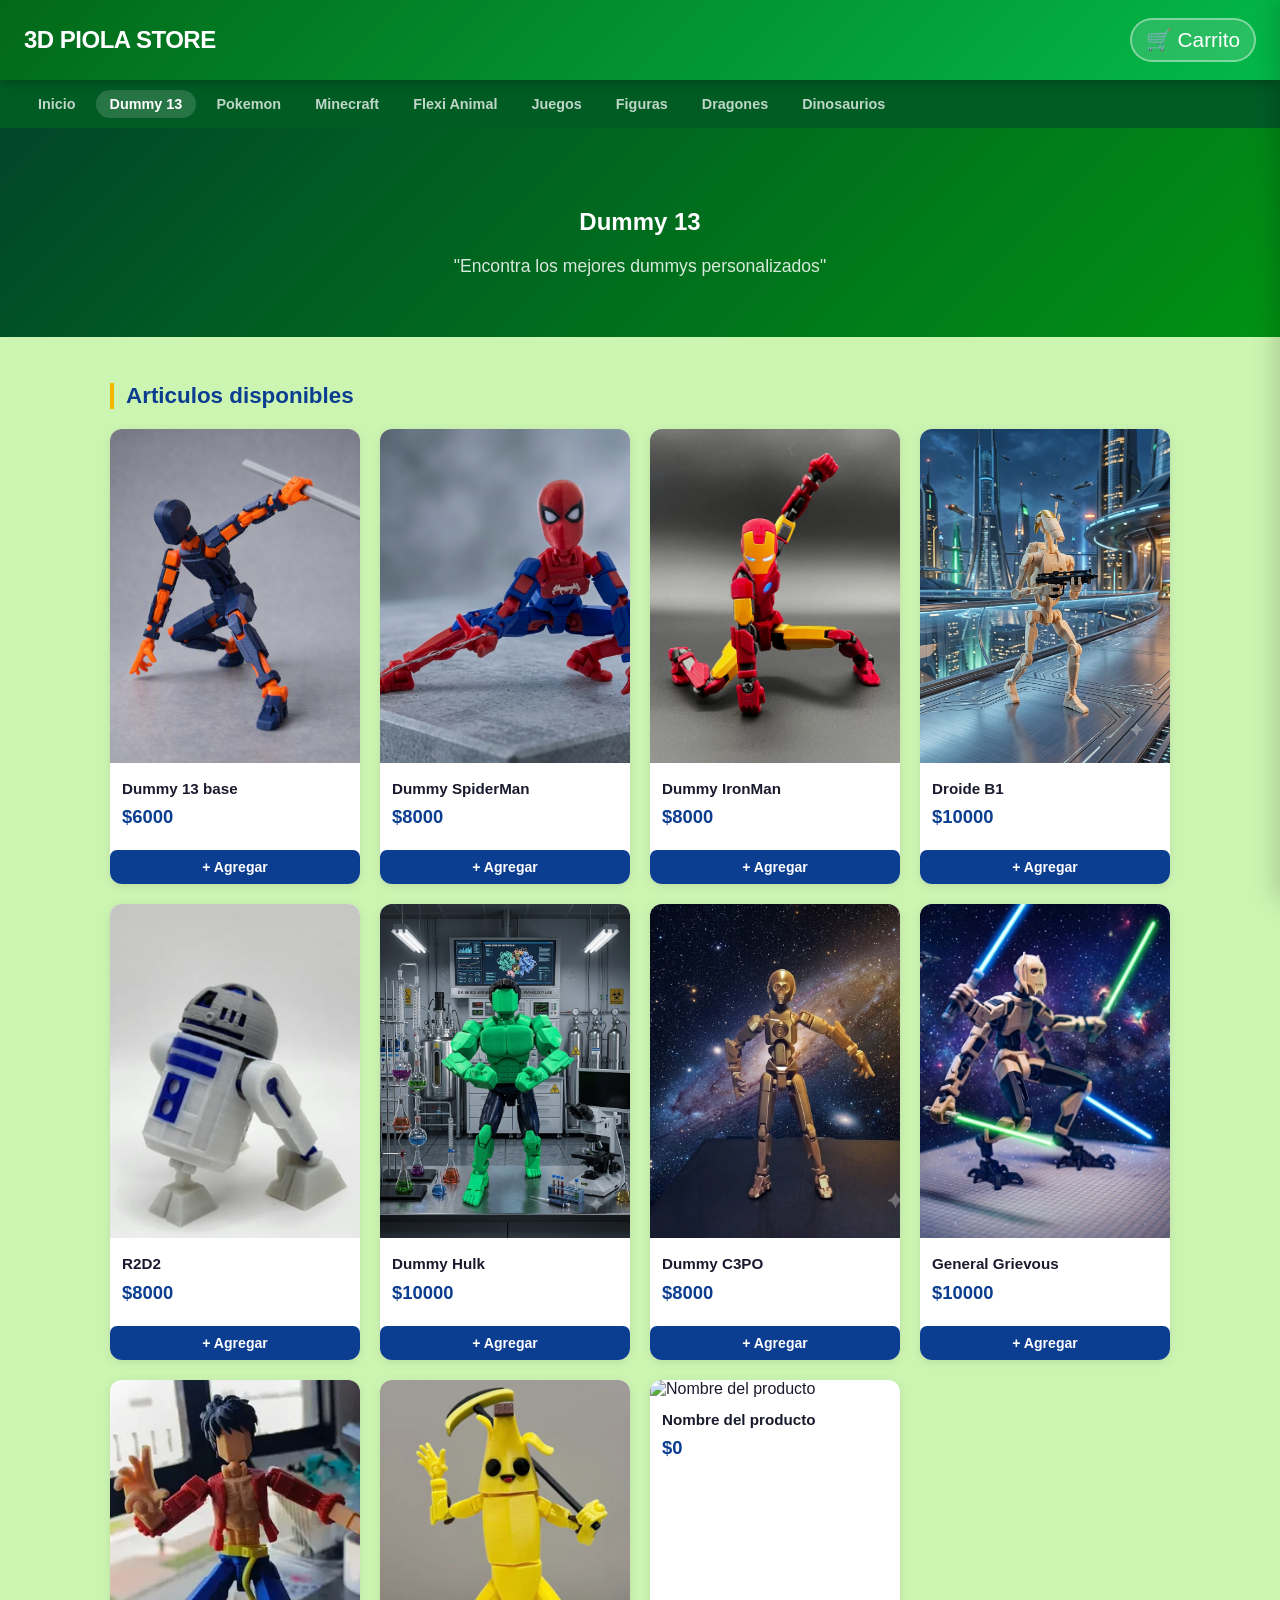
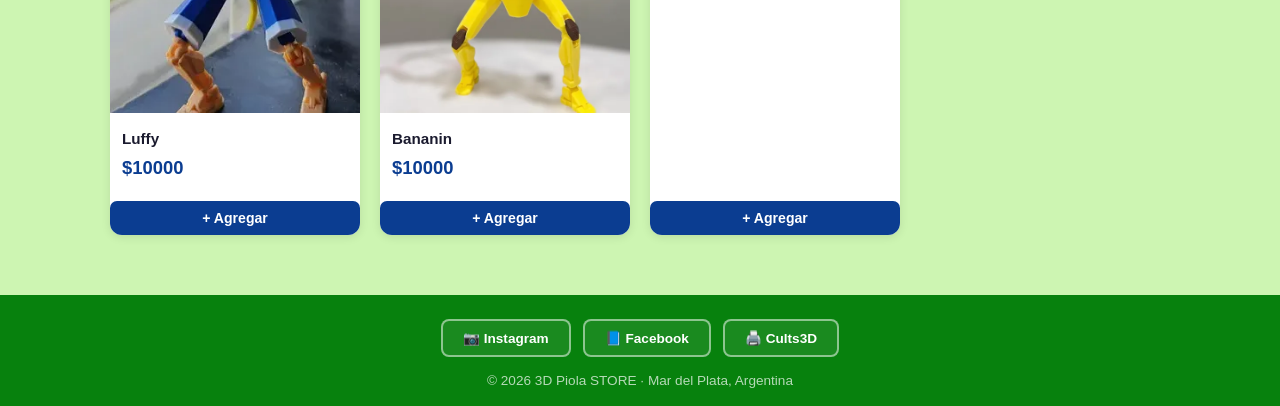
==== commit 0b98fd2b: "cambio de precio" ====
--- a/dummy13/index.html
+++ b/dummy13/index.html
@@ -71,15 +71,15 @@
       <!--                DUMMY BASE                          -->
 
     <div class="card">
-      <a class="card-link" onclick="verProducto('Dummy 13 base',5500,'dummy13clasico.jpg','Medida : 13cm|Material : Petg + Pla|','dummy13','Dummy 13')">
+      <a class="card-link" onclick="verProducto('Dummy 13 base',6000,'dummy13clasico.jpg','Medida : 13cm|Material : Petg + Pla|','dummy13','Dummy 13')">
         <!-- Reemplazá el src de la imagen y completá nombre / precio -->
         <img src="dummy13clasico.jpg" alt="Dummy 13 base">
         <div class="card-body">
           <h3>Dummy 13 base</h3>
-          <p class="price" data-precio="5500">$5500</p>
-        </div>
-      </a>
-      <button class="add-btn" onclick="addCart('Dummy 13 base',5500,'dummy13clasico.jpg')">+ Agregar</button>
+          <p class="price" data-precio="6000">$6000</p>
+        </div>
+      </a>
+      <button class="add-btn" onclick="addCart('Dummy 13 base',6000,'dummy13clasico.jpg')">+ Agregar</button>
     </div>
 
       <!--                DUMMY SPIDERMAN                          -->
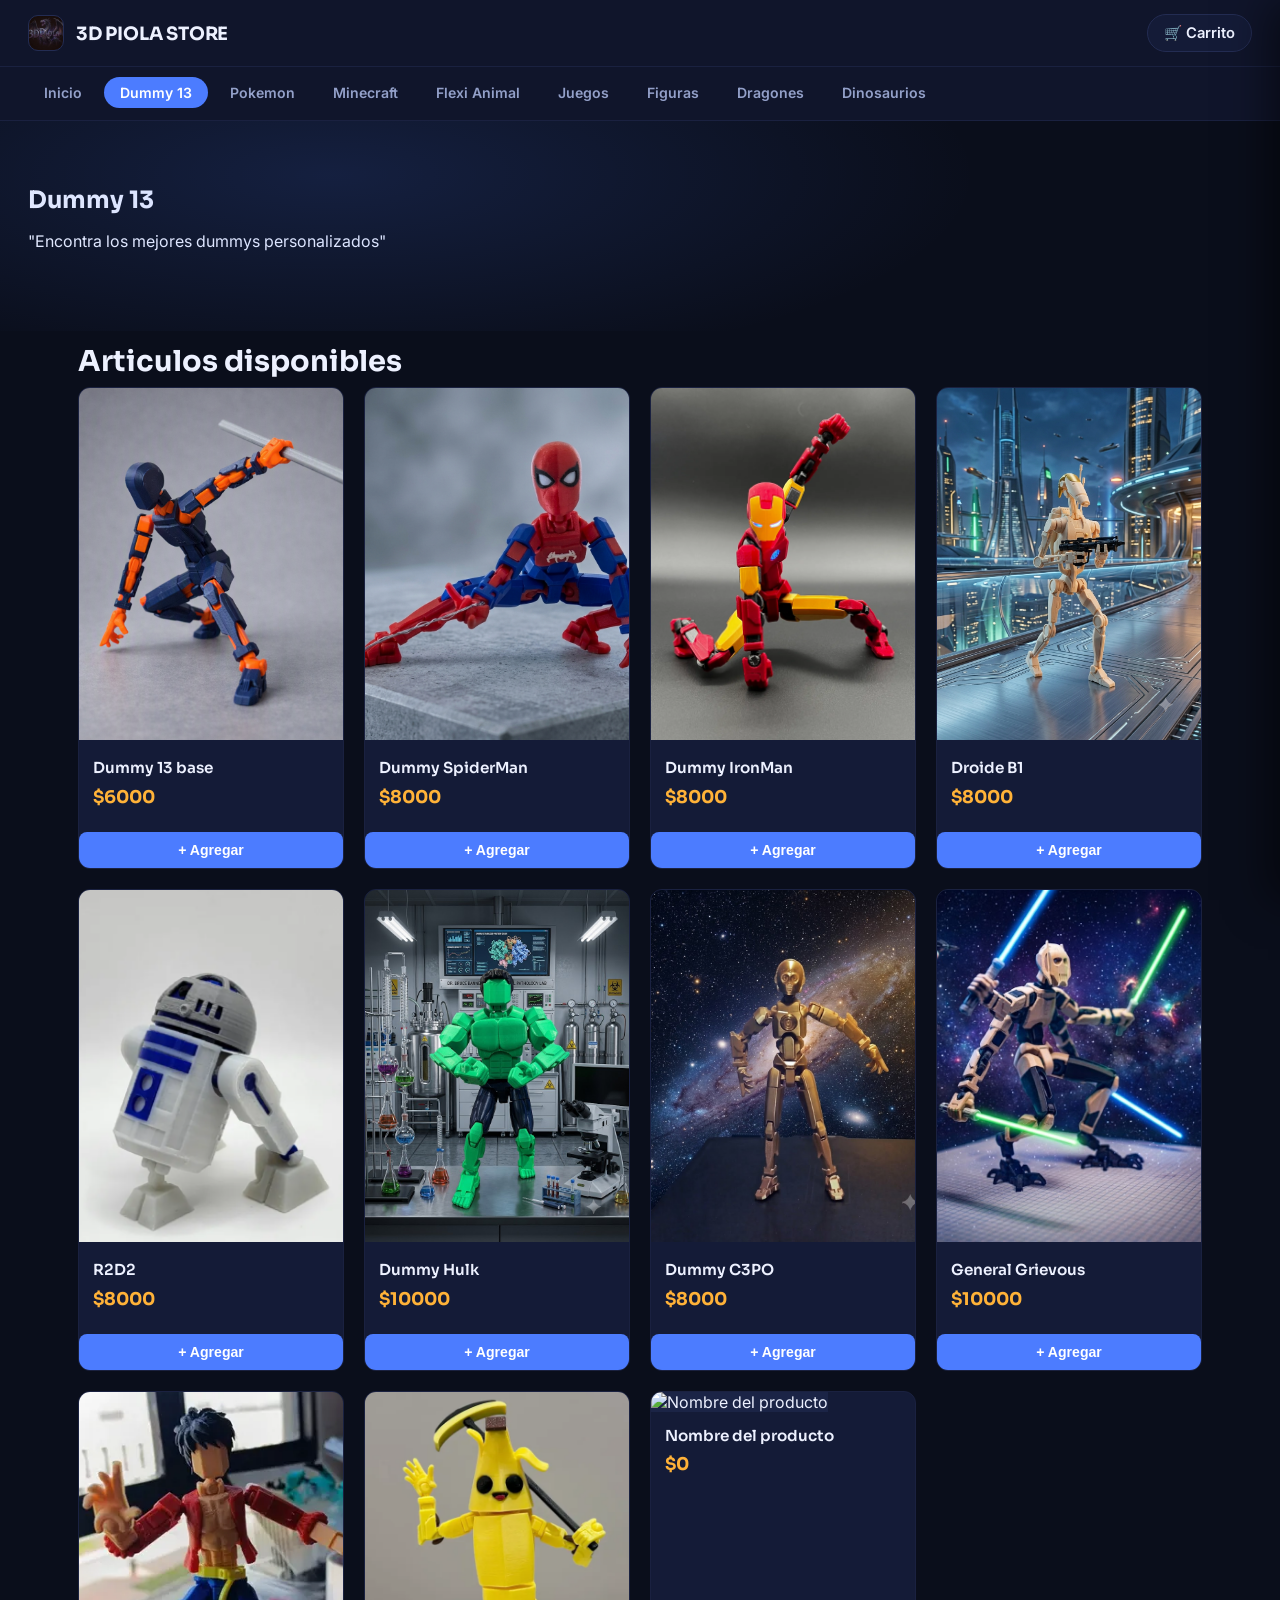
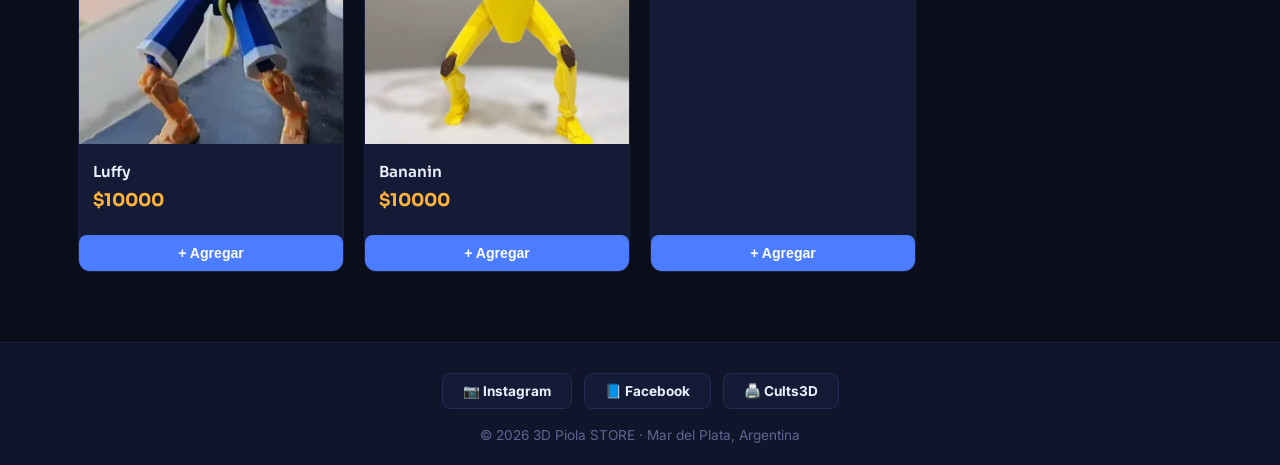
==== commit 7fee630a: "cambio de precio" ====
--- a/dummy13/index.html
+++ b/dummy13/index.html
@@ -113,15 +113,15 @@
       <!--                DUMMY DROIDE B1                          -->
 
     <div class="card">
-      <a class="card-link" onclick="verProducto('Droide B1',10000,'dummyDroideB1.jpg','Medida : 13cm|Característica 2|Característica 3','dummy13','Dummy 13')">
+      <a class="card-link" onclick="verProducto('Droide B1',8000,'dummyDroideB1.jpg','Medida : 13cm|Característica 2|Característica 3','dummy13','Dummy 13')">
         <!-- Reemplazá el src de la imagen y completá nombre / precio -->
         <img src="dummyDroideB1.jpg" alt="Droide B1">
         <div class="card-body">
           <h3>Droide B1</h3>
-          <p class="price" data-precio="10000">$10000</p>
-        </div>
-      </a>
-      <button class="add-btn" onclick="addCart('Droide B1',10000,'dummyDroideB1.jpg')">+ Agregar</button>
+          <p class="price" data-precio="8000">$8000</p>
+        </div>
+      </a>
+      <button class="add-btn" onclick="addCart('Droide B1',8000,'dummyDroideB1.jpg')">+ Agregar</button>
     </div>
 
 
--- a/styles.css
+++ b/styles.css
@@ -1,109 +1,169 @@
-/* ─── RESET & BASE ──────────────────────────────────────────────────────────── */
+
+
+ /* ════════════════════════════════════════════════════════════════════════
+   3D PIOLA STORE — design tokens
+   Paleta: azul eléctrico sobre navy casi negro, con un acento ámbar
+   (el brillo del filamento/hotend) reservado para precios y detalles.
+   Tipografía: Sora (display, geométrica, con carácter "tech/print")
+               + Inter (texto, muy legible en español).
+   Firma visual: líneas horizontales finas que evocan las capas de una
+   impresión 3D — aparecen en el panel del hero y como separador de
+   secciones, no se repiten en todos lados.)
+   ════════════════════════════════════════════════════════════════════════ */
+
+@import url('https://fonts.googleapis.com/css2?family=Inter:wght@400;500;600;700&family=Sora:wght@600;700;800&display=swap');
+
+:root {
+  --bg:          #0A0E1B;
+  --bg-1:        #10152B;
+  --bg-2:        #141B37;
+  --bg-3:        #1B2446;
+  --line:        #232C52;
+  --line-soft:   #1A2140;
+  --accent:      #4C7CFF;
+  --accent-2:    #7C9EFF;
+  --accent-soft: #1C2856;
+  --amber:       #FFB238;
+  --text:        #EDF1FF;
+  --text-dim:    #93A0C9;
+  --text-faint:  #5C6690;
+  --radius-lg:   18px;
+  --radius-md:   12px;
+  --radius-sm:   8px;
+  --shadow-card: 0 10px 30px rgba(3, 6, 16, .45);
+}
+
+/* ─── RESET & BASE ──────────────────────────────────────────────────────── */
 *, *::before, *::after { box-sizing: border-box; }
+html { scroll-behavior: smooth; }
 
 body {
   margin: 0;
-  font-family: 'Segoe UI', Arial, sans-serif;
-  background: #b3f18aa6;
-  color: #1a1a2e;
-}
-
-/* ─── HEADER ────────────────────────────────────────────────────────────────── */
+  font-family: 'Inter', 'Segoe UI', Arial, sans-serif;
+  background: var(--bg);
+  color: var(--text);
+  -webkit-font-smoothing: antialiased;
+}
+
+h1, h2, h3, h4 {
+  font-family: 'Sora', 'Segoe UI', Arial, sans-serif;
+  margin: 0;
+}
+
+a { color: inherit; }
+
+/* ─── HEADER ────────────────────────────────────────────────────────────── */
 header {
-  background: linear-gradient(135deg, #026919 0%, #03b949 100%);
-  color: #fff;
-  padding: 18px 24px;
+  background: var(--bg-1);
+  color: var(--text);
+  padding: 14px 28px;
   display: flex;
   align-items: center;
   justify-content: space-between;
   position: sticky;
   top: 0;
   z-index: 100;
-  box-shadow: 0 3px 12px rgba(0,0,0,.25);
-}
-
-header .brand {
-  
-  display: flex;
-  font-size: 1.5rem;
-  font-weight: 800;
-  letter-spacing: -.5px;
+  border-bottom: 1px solid var(--line-soft);
+}
+
+.brand {
+  display: flex;
+  align-items: center;
+  gap: 12px;
+  font-family: 'Sora', sans-serif;
+  font-size: 1.15rem;
+  font-weight: 700;
+  letter-spacing: -.2px;
   text-decoration: none;
-  color: #fff;
-  align-items: center;
-}
-
-.brand {
-  display: flex;
-  align-items: center;
-}
-
-.logo {
-  height: 100%;       /* ocupa la altura del header */
-  max-height: 50px;   /* límite para que no se desborde */
-  min-width: 600px;        /* mantiene proporción */
-  margin-right: 0px;
-  display: flex;
-}
-
-/* ─── CART BUTTON (header) ──────────────────────────────────────────────────── */
+  color: var(--text);
+}
+
+/* Marca / logo en el header — se arma con la misma imagen del hero,
+   pero como ícono redondo, para que el logo tenga presencia en toda
+   la tienda sin duplicar el <img> en cada página. */
+.brand::before {
+  content: '';
+  width: 36px;
+  height: 36px;
+  border-radius: 10px;
+  background: url('logo.jpg') center / cover no-repeat, var(--accent-soft);
+  border: 1px solid var(--line);
+  flex-shrink: 0;
+}
+
+/* ─── CART BUTTON (header) ──────────────────────────────────────────────── */
 #cart-btn {
   position: relative;
-  background: rgba(255,255,255,.15);
-  border: 2px solid rgba(255,255,255,.4);
-  color: #fff;
-  font-size: 1.3rem;
-  padding: 8px 14px;
+  background: var(--bg-2);
+  border: 1px solid var(--line);
+  color: var(--text);
+  font-family: 'Inter', sans-serif;
+  font-size: .92rem;
+  font-weight: 600;
+  padding: 9px 16px;
   border-radius: 50px;
   cursor: pointer;
-  transition: background .2s;
-}
-#cart-btn:hover { background: rgba(255,255,255,.25); }
+  display: inline-flex;
+  align-items: center;
+  gap: 8px;
+  transition: background .2s, border-color .2s;
+}
+#cart-btn:hover { background: var(--bg-3); border-color: var(--accent); }
 
 #cart-count {
-  position: absolute;
-  top: -6px; right: -8px;
-  background: #f4b400;
-  color: #000;
-  font-size: .7rem;
+  position: relative;
+  background: var(--accent);
+  color: #fff;
+  font-size: .72rem;
   font-weight: 800;
-  width: 20px; height: 20px;
+  min-width: 20px; height: 20px;
+  padding: 0 5px;
   border-radius: 50%;
   display: none;
   align-items: center;
   justify-content: center;
 }
 
-/* ─── NAV ───────────────────────────────────────────────────────────────────── */
+/* ─── NAV ───────────────────────────────────────────────────────────────── */
 nav {
-  background: #015c24;
-  padding: 10px 24px;
+  background: var(--bg-1);
+  padding: 10px 28px 12px;
   display: flex;
   gap: 6px;
-  flex-wrap: wrap;
-}
+  overflow-x: auto;
+  scrollbar-width: none;
+  border-bottom: 1px solid var(--line-soft);
+  position: sticky;
+  top: 65px;
+  z-index: 99;
+}
+nav::-webkit-scrollbar { display: none; }
+
 nav a {
-  color: rgba(255,255,255,.75);
+  color: var(--text-dim);
   text-decoration: none;
-  padding: 6px 14px;
-  border-radius: 20px;
-  font-size: .9rem;
+  padding: 7px 16px;
+  border-radius: 50px;
+  font-size: .88rem;
   font-weight: 600;
+  white-space: nowrap;
   transition: background .15s, color .15s;
 }
-nav a:hover, nav a.active {
-  background: rgba(255,255,255,.15);
+nav a:hover { background: var(--bg-2); color: var(--text); }
+nav a.active {
+  background: var(--accent);
   color: #fff;
 }
 
-/* ─── CART PANEL ────────────────────────────────────────────────────────────── */
+/* ─── CART PANEL ────────────────────────────────────────────────────────── */
 #cart-panel {
   position: fixed;
   right: 0; top: 0;
-  width: 320px;
+  width: 340px;
   height: 100vh;
-  background: #fff;
-  box-shadow: -4px 0 24px rgba(0,0,0,.18);
+  background: var(--bg-1);
+  border-left: 1px solid var(--line);
+  box-shadow: -12px 0 40px rgba(0,0,0,.5);
   z-index: 200;
   display: flex;
   flex-direction: column;
@@ -114,28 +174,30 @@
 
 #cart-panel h2 {
   margin: 0;
-  padding: 20px;
-  background: #0b3d91;
-  color: #fff;
-  font-size: 1.1rem;
+  padding: 22px;
+  background: var(--bg-2);
+  color: var(--text);
+  font-size: 1.05rem;
   display: flex;
   justify-content: space-between;
   align-items: center;
+  border-bottom: 1px solid var(--line);
 }
 #cart-panel h2 button {
   background: none;
   border: none;
-  color: #fff;
+  color: var(--text-dim);
   font-size: 1.3rem;
   cursor: pointer;
   padding: 0;
   line-height: 1;
 }
+#cart-panel h2 button:hover { color: var(--text); }
 
 #cart-items {
   list-style: none;
   margin: 0;
-  padding: 12px;
+  padding: 12px 18px;
   flex: 1;
   overflow-y: auto;
 }
@@ -144,139 +206,241 @@
   display: flex;
   align-items: center;
   gap: 8px;
-  padding: 10px 0;
-  border-bottom: 1px solid #eee;
+  padding: 12px 0;
+  border-bottom: 1px solid var(--line-soft);
   font-size: .88rem;
 }
-#cart-items .item-name { flex: 1; font-weight: 600; color: #0b3d91; }
-#cart-items .item-detail { color: #555; white-space: nowrap; }
+#cart-items .item-name { flex: 1; font-weight: 600; color: var(--text); }
+#cart-items .item-detail { color: var(--text-dim); white-space: nowrap; }
 #cart-items .remove-btn {
   background: none; border: none;
-  color: #c0392b; cursor: pointer;
+  color: #ff6b6b; cursor: pointer;
   font-size: .85rem; padding: 2px 6px;
   border-radius: 4px;
 }
-#cart-items .remove-btn:hover { background: #fdecea; }
-#cart-items .empty-msg { color: #999; text-align: center; padding: 24px 0; width: 100%; }
+#cart-items .remove-btn:hover { background: rgba(255,107,107,.12); }
+#cart-items .empty-msg { color: var(--text-faint); text-align: center; padding: 24px 0; width: 100%; }
 
 .cart-footer {
-  padding: 16px;
-  border-top: 2px solid #eee;
+  padding: 18px;
+  border-top: 1px solid var(--line);
+  background: var(--bg-1);
 }
 .cart-total-row {
   display: flex;
   justify-content: space-between;
   font-weight: 700;
   font-size: 1.05rem;
-  margin-bottom: 12px;
-}
-.cart-total-row span:last-child { color: #0b3d91; }
+  margin-bottom: 14px;
+  color: var(--text);
+}
+.cart-total-row span:last-child { color: var(--amber); }
 
 .cart-footer .btn-wa {
   display: block;
   width: 100%;
   background: #25D366;
-  color: #fff;
+  color: #08210f;
   border: none;
   padding: 12px;
-  border-radius: 8px;
+  border-radius: var(--radius-sm);
   font-size: .95rem;
   font-weight: 700;
   cursor: pointer;
   margin-bottom: 8px;
   text-align: center;
 }
-.cart-footer .btn-wa:hover { background: #1da851; }
+.cart-footer .btn-wa:hover { background: #2fe077; }
 
 .cart-footer .btn-clear {
   display: block;
   width: 100%;
   background: none;
-  color: #c0392b;
-  border: 2px solid #c0392b;
+  color: #ff8080;
+  border: 1px solid #5a2a2a;
   padding: 10px;
-  border-radius: 8px;
+  border-radius: var(--radius-sm);
   font-size: .88rem;
   font-weight: 700;
   cursor: pointer;
 }
-.cart-footer .btn-clear:hover { background: #fdecea; }
-
+.cart-footer .btn-clear:hover { background: rgba(255,107,107,.08); }
+
+/* ─── HERO ──────────────────────────────────────────────────────────────── */
 .hero {
-  background: linear-gradient(135deg, #014629, #009213);
+  padding: 64px 28px;
+  position: relative;
+  overflow: hidden;
+}
+.hero::before {
+  /* resplandor difuso de fondo, muy sutil */
+  content: '';
+  position: absolute;
+  inset: -20% -10% auto -10%;
+  height: 480px;
+  background: radial-gradient(60% 60% at 30% 20%, rgba(76,124,255,.16), transparent 70%);
+  pointer-events: none;
+}
+
+.hero-grid {
+  max-width: 1180px;
+  margin: 0 auto;
+  display: grid;
+  grid-template-columns: 1.1fr .9fr;
+  gap: 48px;
+  align-items: center;
+  position: relative;
+}
+
+.hero-badge {
+  display: inline-flex;
+  align-items: center;
+  gap: 8px;
+  background: var(--accent-soft);
+  color: var(--accent-2);
+  border: 1px solid var(--line);
+  padding: 7px 16px;
+  border-radius: 50px;
+  font-size: .76rem;
+  font-weight: 700;
+  letter-spacing: .06em;
+  text-transform: uppercase;
+  margin-bottom: 22px;
+}
+
+.hero-content h1 {
+  font-size: clamp(2rem, 4.2vw, 3rem);
+  font-weight: 800;
+  line-height: 1.12;
+  letter-spacing: -.5px;
+  color: var(--text);
+  margin-bottom: 18px;
+}
+
+.hero-content p {
+  font-size: 1.05rem;
+  line-height: 1.6;
+  color: var(--text-dim);
+  max-width: 46ch;
+  margin: 0 0 30px;
+}
+
+.hero-actions { display: flex; gap: 12px; flex-wrap: wrap; }
+
+.btn-primary, .btn-secondary {
+  display: inline-flex;
+  align-items: center;
+  justify-content: center;
+  border-radius: var(--radius-sm);
+  padding: 13px 26px;
+  font-size: .95rem;
+  font-weight: 700;
+  text-decoration: none;
+  cursor: pointer;
+  border: 1px solid transparent;
+  transition: transform .15s, background .15s, border-color .15s;
+  font-family: 'Inter', sans-serif;
+}
+.btn-primary {
+  background: var(--accent);
   color: #fff;
-  text-align: center;
-  padding: 60px 24px;
-}
-
-.hero p {
-  font-size: 1.1rem;
-  opacity: .85;
+}
+.btn-primary:hover { background: var(--accent-2); transform: translateY(-1px); }
+
+.btn-secondary {
+  background: var(--bg-2);
+  color: var(--text);
+  border-color: var(--line);
+}
+.btn-secondary:hover { border-color: var(--accent); transform: translateY(-1px); }
+
+/* Panel del hero: acá vive el logo, grande, con la textura de "capas" */
+.hero-visual {
+  position: relative;
+  aspect-ratio: 1 / 1;
+  border-radius: var(--radius-lg);
+  background:
+    repeating-linear-gradient(0deg, rgba(76,124,255,.08) 0 1px, transparent 1px 10px),
+    linear-gradient(160deg, var(--bg-3), var(--bg-1));
+  border: 1px solid var(--line);
+  box-shadow: var(--shadow-card);
+  display: flex;
+  align-items: center;
+  justify-content: center;
+  padding: 10%;
+}
+.hero-visual img.logo {
+  width: 100%;
+  height: 100%;
+  object-fit: contain;
+  border-radius: var(--radius-md);
+  filter: drop-shadow(0 12px 30px rgba(0,0,0,.5));
+}
+
+@media (max-width: 860px) {
+  .hero-grid { grid-template-columns: 1fr; }
+  .hero-visual { max-width: 340px; margin: 0 auto; order: -1; }
+}
+
+/* ─── MAIN CONTAINER & SECTION HEADS ───────────────────────────────────── */
+.container {
+  max-width: 1180px;
+  margin: 0 auto;
+  padding: 12px 28px 70px;
+}
+
+.section-head { margin-bottom: 28px; }
+.section-head .eyebrow {
+  display: block;
+  height: 3px;
+  width: 46px;
+  background: repeating-linear-gradient(90deg, var(--accent) 0 6px, transparent 6px 10px);
+  margin-bottom: 14px;
+  border-radius: 2px;
+}
+
+.container h2 {
+  font-size: clamp(1.4rem, 2.4vw, 1.8rem);
+  color: var(--text);
+  font-weight: 700;
+  margin-bottom: 8px;
+}
+.section-head p {
+  color: var(--text-dim);
+  font-size: .96rem;
   margin: 0;
 }
 
-.logo {
-  min-width: 200px;
-  max-width: 100%;
-  min-height: 200px ;
-  max-height: 100%;   /* ocupa todo el ancho disponible */
-  height: auto;      /* mantiene proporción */
-  margin: 0 auto 20px;
-  display: flex; 
-  width: auto;   /* centra la imagen */
-}
-
-@media (max-width: 768px) {
-  .logo {
-    max-width: 200px;
-  }
-}
-
-@media (max-width: 480px) {
-  .logo {
-    max-width: 150px;
-  }
-}
-
-/* ─── MAIN CONTAINER ────────────────────────────────────────────────────────── */
-.container {
-  max-width: 1100px;
-  margin: 0 auto;
-  padding: 28px 20px 60px;
-}
-.container h2 {
-  font-size: 1.4rem;
-  color: #0b3d91;
-  margin-bottom: 20px;
-  border-left: 4px solid #f4b400;
-  padding-left: 12px;
-}
-
-/* ─── PRODUCT GRID ──────────────────────────────────────────────────────────── */
+/* ─── PRODUCT GRID (categorías internas) ───────────────────────────────── */
 .products {
   display: grid;
-  grid-template-columns: repeat(auto-fill, minmax(200px, 1fr));
+  grid-template-columns: repeat(auto-fill, minmax(210px, 1fr));
   gap: 20px;
 }
 
 .card {
-  background: #fff;
-  border-radius: 12px;
+  background: var(--bg-2);
+  border: 1px solid var(--line-soft);
+  border-radius: var(--radius-md);
   overflow: hidden;
-  box-shadow: 0 2px 10px rgba(0,0,0,.1);
   display: flex;
   flex-direction: column;
-  transition: transform .2s, box-shadow .2s;
-}
-.card:hover { transform: translateY(-4px); box-shadow: 0 8px 24px rgba(0,0,0,.14); }
+  transition: transform .2s, border-color .2s, box-shadow .2s;
+}
+.card:hover {
+  transform: translateY(-4px);
+  border-color: var(--line);
+  box-shadow: var(--shadow-card);
+}
 
 .card img {
   width: 100%;
   aspect-ratio: 3/4;
   object-fit: cover;
+  background: var(--bg-3);
 }
 .card-body {
-  padding: 12px;
+  padding: 14px;
   flex: 1;
   display: flex;
   flex-direction: column;
@@ -284,63 +448,69 @@
 .card-body h3 {
   margin: 0 0 8px;
   font-size: .95rem;
-  color: #1a1a2e;
+  font-weight: 600;
+  color: var(--text);
   line-height: 1.3;
 }
 .price {
-  font-size: 1.15rem;
-  font-weight: 800;
-  color: #0b3d91;
+  font-family: 'Sora', sans-serif;
+  font-size: 1.1rem;
+  font-weight: 700;
+  color: var(--amber);
   margin: 0 0 10px;
 }
 .add-btn {
   margin-top: auto;
-  background: #0b3d91;
+  background: var(--accent);
   color: #fff;
   border: none;
-  padding: 9px;
-  border-radius: 7px;
+  padding: 10px;
+  border-radius: var(--radius-sm);
   cursor: pointer;
   font-weight: 700;
   font-size: .88rem;
   transition: background .15s;
 }
-.add-btn:hover { background: #1d5ed8; }
+.add-btn:hover { background: var(--accent-2); }
 .add-btn:active { transform: scale(.97); }
 
-/* ─── TEAM GRID (index) ─────────────────────────────────────────────────────── */
+/* ─── TEAM GRID (categorías, home) ─────────────────────────────────────── */
 .teams {
   display: grid;
-  grid-template-columns: repeat(auto-fill, minmax(220px, 1fr));
-  gap: 20px;
+  grid-template-columns: repeat(auto-fill, minmax(230px, 1fr));
+  gap: 22px;
 }
 .team-card {
-  background: #fff;
-  border-radius: 12px;
+  background: var(--bg-2);
+  border: 1px solid var(--line-soft);
+  border-radius: var(--radius-md);
   overflow: hidden;
-  box-shadow: 0 2px 10px rgba(0,0,0,.1);
-  text-align: center;
-  transition: transform .2s;
-}
-.team-card:hover { transform: translateY(-4px); }
-.team-card img { width: 100%; aspect-ratio: 1; object-fit: cover; }
-.team-card-body { padding: 14px; }
-.team-card-body h3 { margin: 0 0 6px; color: #0b3d91; font-size: 1rem; }
-.team-card-body p  { margin: 0 0 12px; font-size: .85rem; color: #666; }
+  transition: transform .2s, border-color .2s, box-shadow .2s;
+}
+.team-card:hover {
+  transform: translateY(-4px);
+  border-color: var(--line);
+  box-shadow: var(--shadow-card);
+}
+.team-card img { width: 100%; aspect-ratio: 1; object-fit: cover; display: block; background: var(--bg-3); }
+.team-card-body { padding: 18px; }
+.team-card-body h3 { margin: 0 0 6px; color: var(--text); font-size: 1.05rem; font-weight: 700; }
+.team-card-body p  { margin: 0 0 16px; font-size: .87rem; color: var(--text-dim); line-height: 1.5; }
+
 .btn-team {
-  display: inline-block;
-  background: #f4b400;
-  color: #fff;
-  padding: 9px 18px;
-  border-radius: 8px;
+  display: inline-flex;
+  align-items: center;
+  gap: 6px;
+  color: var(--accent-2);
   text-decoration: none;
   font-weight: 700;
-  font-size: .88rem;
-  transition: opacity .15s;
-}
-.btn-team:hover { opacity: .88; }
-
-/* ─── LINKS CLICKEABLES EN CARDS ─────────────────────────────────────────────── */
+  font-size: .86rem;
+}
+.btn-team::after { content: '→'; transition: transform .15s; }
+.btn-team:hover::after { transform: translateX(3px); }
+.btn-team:hover { color: #fff; }
+
+/* ─── LINKS CLICKEABLES EN CARDS ─────────────────────────────────────────── */
 .card-link-img {
   display: block;
   line-height: 0;
@@ -351,81 +521,84 @@
   text-decoration: none;
   cursor: pointer;
 }
-.card-link:hover h3 { color: #0b3d91; }
-
-/* ─── PÁGINA DE DETALLE DE PRODUCTO ─────────────────────────────────────────── */
+.card-link:hover h3 { color: var(--accent-2); }
+
+/* ─── PÁGINA DE DETALLE DE PRODUCTO ─────────────────────────────────────── */
 .product-detail {
   display: grid;
   grid-template-columns: minmax(260px, 420px) 1fr;
-  gap: 32px;
-  background: #fff;
-  border-radius: 12px;
-  box-shadow: 0 2px 10px rgba(0,0,0,.1);
-  padding: 24px;
+  gap: 36px;
+  background: var(--bg-2);
+  border: 1px solid var(--line-soft);
+  border-radius: var(--radius-lg);
+  box-shadow: var(--shadow-card);
+  padding: 28px;
 }
 .product-detail-img img {
   width: 100%;
-  border-radius: 10px;
+  border-radius: var(--radius-md);
   object-fit: cover;
   aspect-ratio: 1;
-  background: #f2f2f2;
+  background: var(--bg-3);
 }
 .product-detail-info h2 {
   margin: 0 0 10px;
-  color: #0b3d91;
+  color: var(--text);
   font-size: 1.6rem;
+  font-weight: 800;
 }
 .product-detail-info .price {
-  font-size: 1.5rem;
+  font-size: 1.6rem;
 }
 .product-detail-info h4 {
-  margin: 0 0 8px;
-  color: #1a1a2e;
+  margin: 0 0 10px;
+  color: var(--text);
   font-size: 1rem;
+  font-weight: 700;
 }
 .feature-list {
   list-style: none;
-  margin: 0 0 22px;
+  margin: 0 0 26px;
   padding: 0;
 }
 .feature-list li {
-  padding: 8px 0 8px 26px;
-  border-bottom: 1px solid #eee;
+  padding: 9px 0 9px 26px;
+  border-bottom: 1px solid var(--line-soft);
   position: relative;
-  color: #444;
-  font-size: .92rem;
+  color: var(--text-dim);
+  font-size: .93rem;
 }
 .feature-list li::before {
   content: '✔';
   position: absolute;
   left: 0;
-  color: #03b949;
+  color: var(--accent-2);
   font-weight: 700;
 }
 .product-detail-info .add-btn {
   width: 100%;
-  padding: 14px;
+  padding: 15px;
   font-size: 1rem;
 }
 .volver-bar {
-  max-width: 1100px;
+  max-width: 1180px;
   margin: 0 auto;
-  padding: 18px 20px 0;
+  padding: 20px 28px 0;
   text-align: right;
 }
 .btn-volver {
   display: inline-block;
-  background: #fff;
-  color: #0b3d91;
-  border: 2px solid #0b3d91;
+  background: var(--bg-2);
+  color: var(--text);
+  border: 1px solid var(--line);
   padding: 9px 20px;
-  border-radius: 8px;
+  border-radius: var(--radius-sm);
   text-decoration: none;
   font-weight: 700;
   font-size: .9rem;
-  transition: background .15s, color .15s;
-}
-.btn-volver:hover { background: #0b3d91; color: #fff; }
+  transition: border-color .15s, color .15s;
+}
+.btn-volver:hover { border-color: var(--accent); color: var(--accent-2); }
 
 @media (max-width: 480px) {
   .volver-bar { text-align: center; }
@@ -435,14 +608,32 @@
   .product-detail { grid-template-columns: 1fr; }
 }
 
-/* ─── TOAST ─────────────────────────────────────────────────────────────────── */
+/* ─── "CÓMO COMPRAR" (home) ─────────────────────────────────────────────── */
+.steps {
+  display: grid;
+  grid-template-columns: repeat(auto-fit, minmax(220px, 1fr));
+  gap: 16px;
+}
+.step-card {
+  background: var(--bg-2);
+  border: 1px solid var(--line-soft);
+  border-radius: var(--radius-md);
+  padding: 20px;
+  color: var(--text-dim);
+  font-size: .92rem;
+  line-height: 1.55;
+}
+.step-card strong { color: var(--text); }
+
+/* ─── TOAST ─────────────────────────────────────────────────────────────── */
 #toast {
   position: fixed;
   bottom: 80px; left: 50%;
   transform: translateX(-50%) translateY(20px);
-  background: #0b3d91;
-  color: #fff;
-  padding: 10px 22px;
+  background: var(--bg-3);
+  border: 1px solid var(--line);
+  color: var(--text);
+  padding: 11px 24px;
   border-radius: 50px;
   font-size: .88rem;
   font-weight: 600;
@@ -450,15 +641,17 @@
   pointer-events: none;
   transition: opacity .25s, transform .25s;
   z-index: 999;
+  box-shadow: var(--shadow-card);
 }
 #toast.show { opacity: 1; transform: translateX(-50%) translateY(0); }
 
-/* ─── FOOTER ────────────────────────────────────────────────────────────────── */
+/* ─── FOOTER ────────────────────────────────────────────────────────────── */
 footer {
-  background: #07810d;
-  color: rgba(255,255,255,.7);
+  background: var(--bg-1);
+  border-top: 1px solid var(--line-soft);
+  color: var(--text-dim);
   text-align: center;
-  padding: 24px 18px 18px;
+  padding: 30px 18px 22px;
   font-size: .85rem;
 }
 
@@ -467,29 +660,32 @@
   justify-content: center;
   flex-wrap: wrap;
   gap: 12px;
-  margin-bottom: 16px;
+  margin-bottom: 18px;
 }
 .btn-social {
   display: inline-block;
-  background: rgba(255,255,255,.08);
-  color: #fff;
-  border: 2px solid rgba(255,255,255,.5);
+  background: var(--bg-2);
+  color: var(--text);
+  border: 1px solid var(--line);
   padding: 9px 20px;
-  border-radius: 8px;
+  border-radius: var(--radius-sm);
   text-decoration: none;
   font-weight: 700;
   font-size: .85rem;
-  transition: background .15s, border-color .15s;
+  transition: border-color .15s, color .15s;
 }
 .btn-social:hover {
-  background: rgba(255,255,255,.2);
-  border-color: #fff;
-}
-
-.footer-copy { margin: 0; }
-
-/* ─── RESPONSIVE ────────────────────────────────────────────────────────────── */
+  border-color: var(--accent);
+  color: var(--accent-2);
+}
+
+.footer-copy { margin: 0; color: var(--text-faint); }
+
+/* ─── RESPONSIVE ────────────────────────────────────────────────────────── */
 @media (max-width: 480px) {
-  .hero h1 { font-size: 1.7rem; }
+  header { padding: 12px 16px; }
+  nav { padding: 8px 16px 10px; top: 61px; }
+  .hero { padding: 44px 16px; }
+  .container { padding: 8px 16px 50px; }
   #cart-panel { width: 100vw; }
-}
+}
